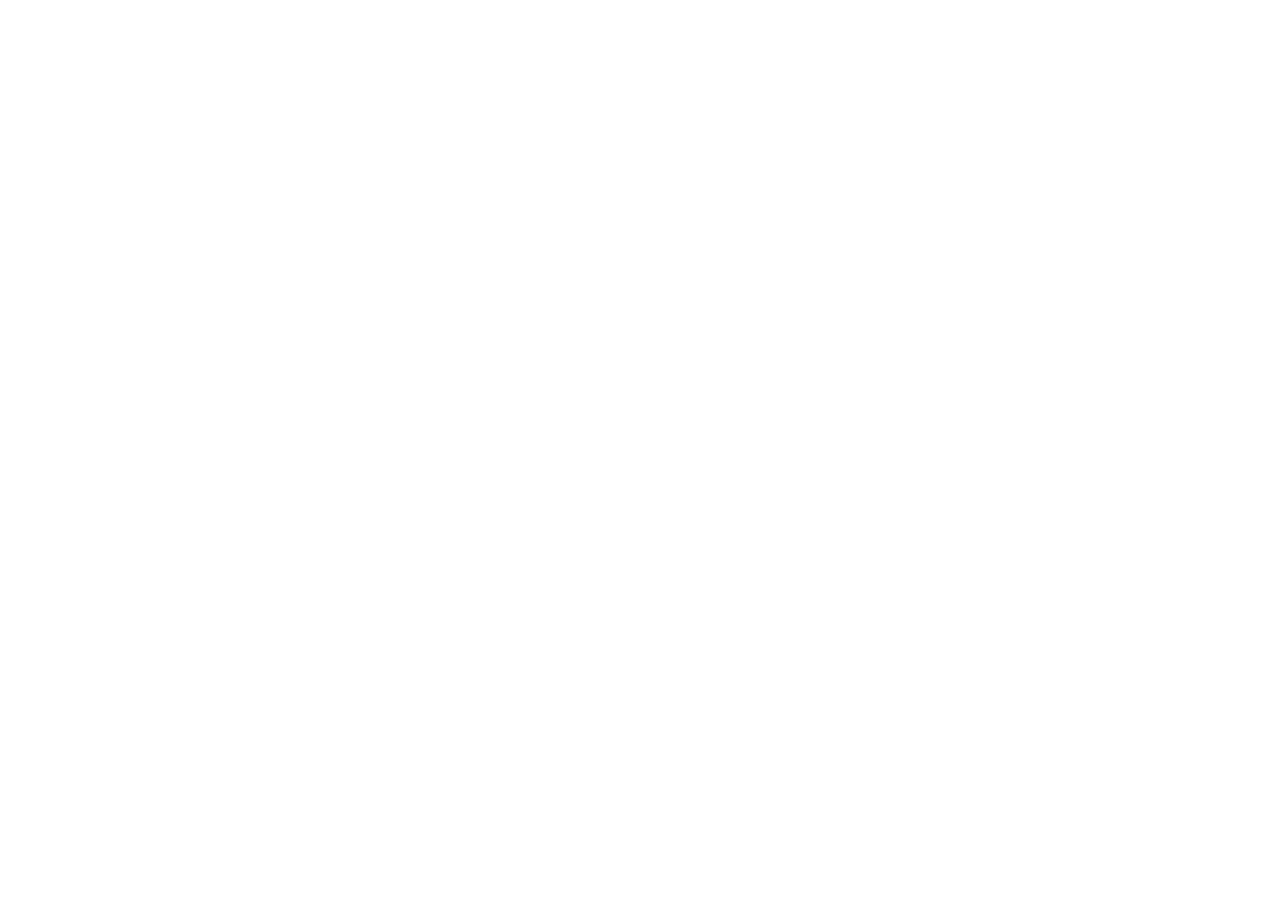
==== pages/homepage/index.html @ c4bb0779 "first commit" ====
<!DOCTYPE html>
<html lang="en">
<head>
    <meta charset="UTF-8">
    <meta name="viewport" content="width=device-width, initial-scale=1.0">
    <title>Document</title>
</head>
<body>
    <header>

    </header>
    <main>
        <section>

        </section>
    </main>
    <footer>
        
    </footer>
</body>
</html>
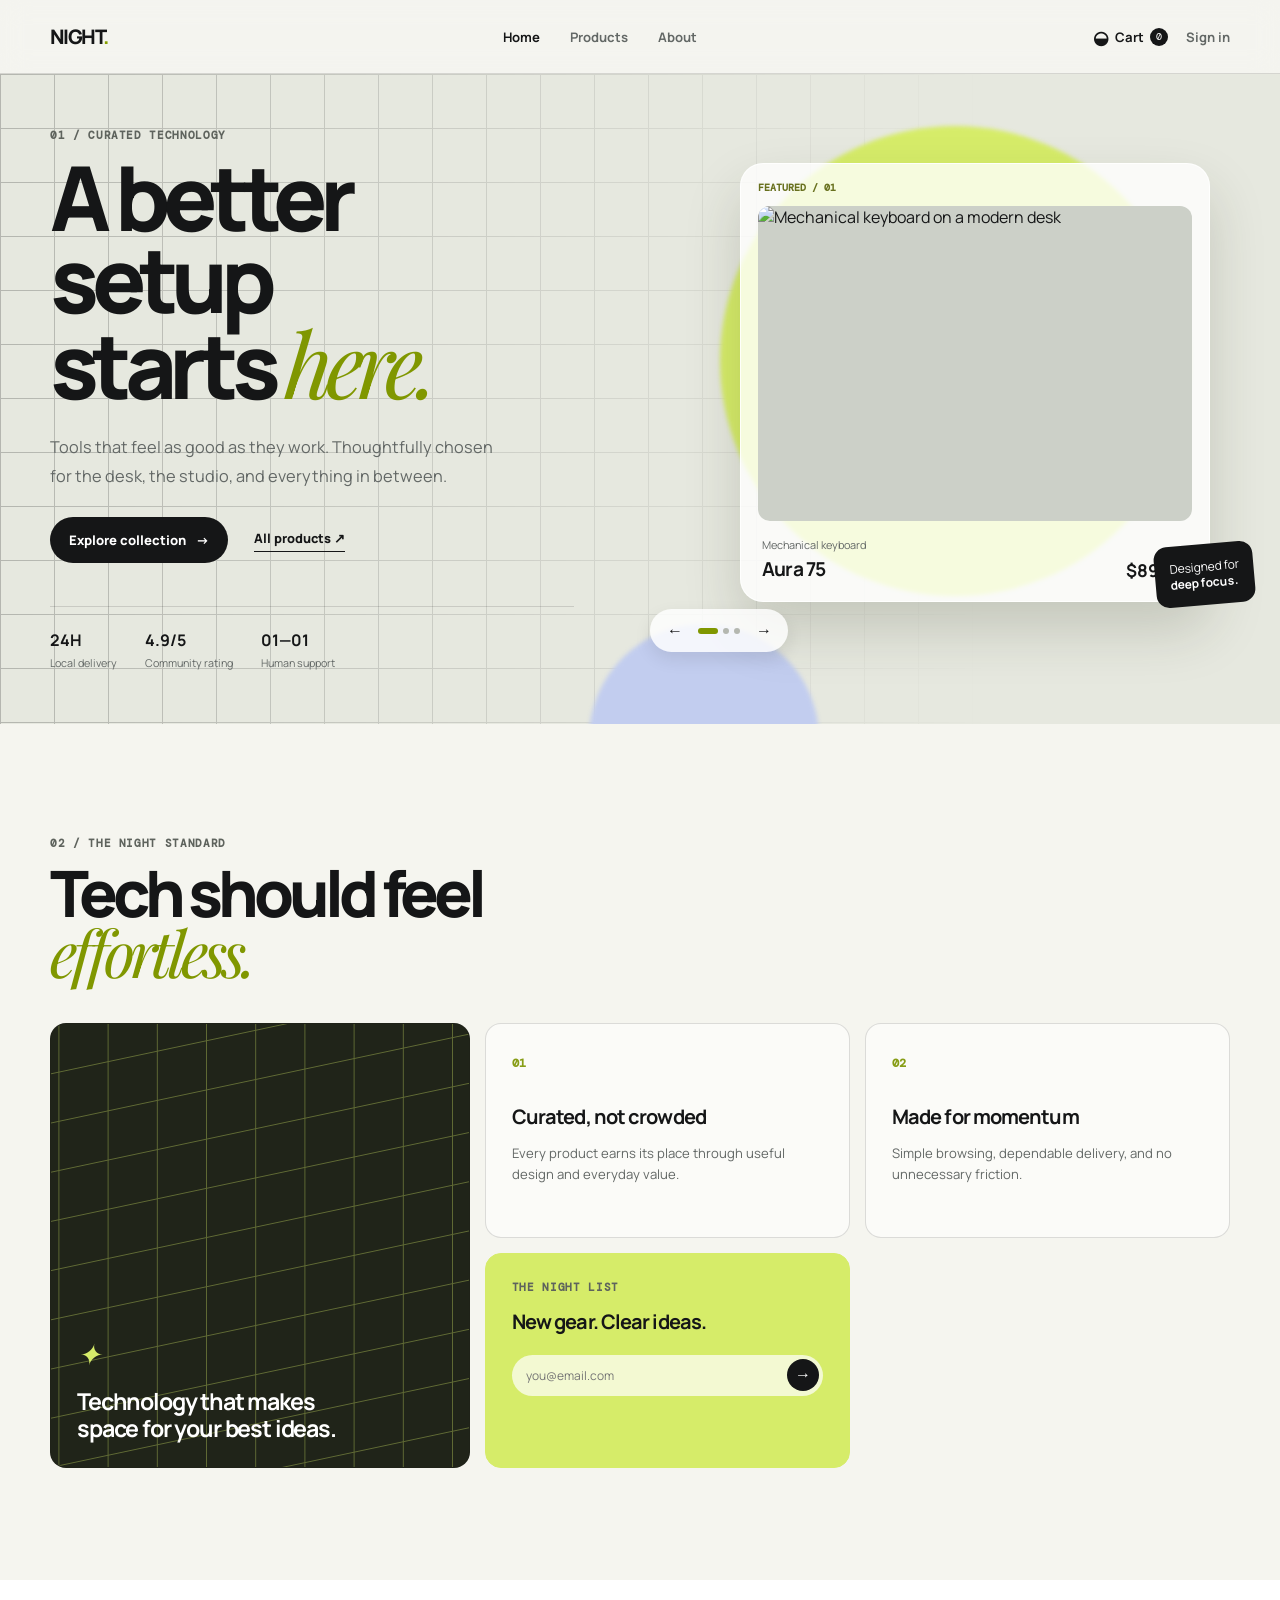
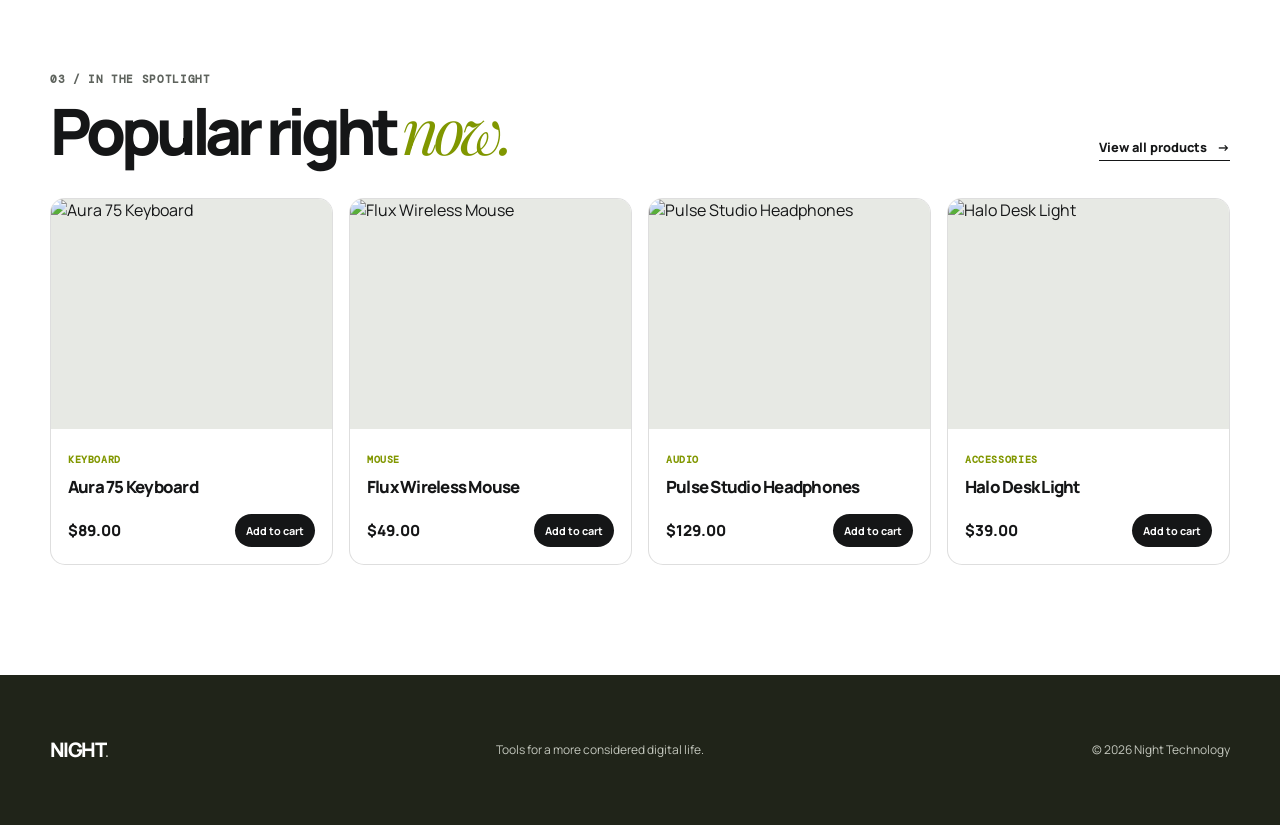
==== commit 2b0f21f8: "push" ====
--- a/pages/homepage/index.html
+++ b/pages/homepage/index.html
@@ -1,21 +1,86 @@
-<!DOCTYPE html>
+<!doctype html>
 <html lang="en">
 <head>
     <meta charset="UTF-8">
     <meta name="viewport" content="width=device-width, initial-scale=1.0">
-    <title>Document</title>
+    <meta name="description" content="Night Technology — devices for a better setup.">
+    <title>Night Technology | Modern devices</title>
+    <link rel="preconnect" href="https://fonts.googleapis.com">
+    <link rel="preconnect" href="https://fonts.gstatic.com" crossorigin>
+    <link href="https://fonts.googleapis.com/css2?family=DM+Mono&family=Manrope:wght@400;500;600;700;800&family=Playfair+Display:ital@0;1&display=swap" rel="stylesheet">
+    <link rel="stylesheet" href="homepage.css">
 </head>
 <body>
-    <header>
+    <header class="site-header">
+        <a class="brand" href="./index.html">NIGHT<span>.</span></a>
+        <nav aria-label="Main navigation">
+            <a class="active" href="./index.html">Home</a>
+            <a href="../product/index.html">Products</a>
+            <a href="#about">About</a>
+        </nav>
+        <div class="header-actions">
+            <a class="cart-link" href="#featured" aria-label="Shopping cart">
+                <i class="icon">◒</i><span>Cart</span><b id="cartCount">0</b>
+            </a>
+            <a class="account-link" href="../login/index.html">Sign in</a>
+        </div>
+    </header>
 
-    </header>
     <main>
-        <section>
+        <section class="hero" aria-labelledby="hero-title">
+            <div class="hero-grid" aria-hidden="true"></div>
+            <div class="hero-glow glow-one" aria-hidden="true"></div>
+            <div class="hero-glow glow-two" aria-hidden="true"></div>
+            <div class="hero-content page-width">
+                <div class="hero-copy">
+                    <p class="eyebrow">01 / Curated technology</p>
+                    <h1 id="hero-title">A better setup<br>starts <em>here.</em></h1>
+                    <p class="hero-text">Tools that feel as good as they work. Thoughtfully chosen for the desk, the studio, and everything in between.</p>
+                    <div class="hero-buttons">
+                        <a class="button button-dark" href="#featured">Explore collection <span>→</span></a>
+                        <a class="text-button" href="../product/index.html">All products <span>↗</span></a>
+                    </div>
+                    <div class="hero-stats">
+                        <div><strong>24H</strong><span>Local delivery</span></div>
+                        <div><strong>4.9/5</strong><span>Community rating</span></div>
+                        <div><strong>01—01</strong><span>Human support</span></div>
+                    </div>
+                </div>
+                    <div class="hero-product" id="heroCarousel" aria-roledescription="carousel" aria-label="Featured products">
+                        <div class="hero-card">
+                        <p class="card-index" id="heroIndex">Featured / 01</p>
+                        <div class="hero-image-frame"><img id="heroImage" src="https://images.unsplash.com/photo-1587829741301-dc798b83add3?auto=format&fit=crop&w=1100&q=90" alt="Mechanical keyboard on a modern desk"></div>
+                        <div class="hero-card-bottom"><div><span id="heroCategory">Mechanical keyboard</span><strong id="heroName">Aura 75</strong></div><b id="heroPrice">$89.00</b></div>
+                        </div>
+                    <div class="card-note" id="heroNote">Designed for<br><strong>deep focus.</strong></div>
+                    <div class="carousel-controls">
+                        <button class="carousel-arrow" id="previousSlide" type="button" aria-label="Previous featured product">←</button>
+                        <div class="carousel-dots" id="carouselDots" aria-label="Choose featured product"></div>
+                        <button class="carousel-arrow" id="nextSlide" type="button" aria-label="Next featured product">→</button>
+                    </div>
+                    </div>
+            </div>
+        </section>
 
+        <section class="promise page-width" id="about" aria-labelledby="promise-title">
+            <div class="section-title"><p class="eyebrow">02 / The Night standard</p><h2 id="promise-title">Tech should feel<br><em>effortless.</em></h2></div>
+            <div class="promise-grid">
+                <article class="statement-card"><div class="statement-lines" aria-hidden="true"></div><i>✦</i><p>Technology that makes space for your best ideas.</p></article>
+                <article class="benefit-card"><span class="benefit-number">01</span><h3>Curated, not crowded</h3><p>Every product earns its place through useful design and everyday value.</p></article>
+                <article class="benefit-card"><span class="benefit-number">02</span><h3>Made for momentum</h3><p>Simple browsing, dependable delivery, and no unnecessary friction.</p></article>
+                <article class="mail-card"><p class="eyebrow">The Night list</p><h3>New gear. Clear ideas.</h3><form id="newsletterForm" novalidate><label class="sr-only" for="email">Email address</label><input id="email" type="email" placeholder="you@email.com" required><button type="submit" aria-label="Subscribe">→</button></form><p class="form-message" id="formMessage" aria-live="polite"></p></article>
+            </div>
+        </section>
+
+        <section class="products-section" id="featured" aria-labelledby="products-title">
+            <div class="page-width">
+                <div class="products-header"><div class="section-title"><p class="eyebrow">03 / In the spotlight</p><h2 id="products-title">Popular right <em>now.</em></h2></div><a class="view-all" href="../product/index.html">View all products <span>→</span></a></div>
+                <div class="product-grid" id="productGrid" aria-live="polite"></div>
+            </div>
         </section>
     </main>
-    <footer>
-        
-    </footer>
+
+    <footer class="site-footer"><div class="page-width footer-content"><a class="brand" href="./index.html">NIGHT<span>.</span></a><p>Tools for a more considered digital life.</p><span>© 2026 Night Technology</span></div></footer>
+    <script src="homepage.js"></script>
 </body>
-</html>+</html>
--- a/pages/homepage/homepage.css
+++ b/pages/homepage/homepage.css
@@ -0,0 +1,17 @@
+:root { --ink:#151617; --muted:#636866; --paper:#f5f5ef; --lime:#d6ec69; --line:rgba(21,22,23,.14); --white:#fff; }
+* { box-sizing:border-box; } html { scroll-behavior:smooth; } body { margin:0; background:var(--paper); color:var(--ink); font-family:Manrope,Arial,sans-serif; } a { color:inherit; text-decoration:none; }.page-width { width:min(1180px, calc(100% - 48px)); margin:auto; }.site-header { height:74px; padding:0 max(24px, calc((100vw - 1180px)/2)); display:flex; align-items:center; justify-content:space-between; background:rgba(245,245,239,.82); border-bottom:1px solid var(--line); backdrop-filter:blur(14px); position:sticky; top:0; z-index:10; }.brand { font-size:1.25rem; font-weight:800; letter-spacing:-.08em; }.brand span { color:#87a000; }nav { display:flex; gap:30px; }nav a,.account-link,.cart-link { color:var(--muted); font-size:.82rem; font-weight:700; }nav a.active { color:var(--ink); }.header-actions { display:flex; align-items:center; gap:18px; }.cart-link { color:var(--ink); display:flex; align-items:center; gap:6px; }.cart-link b { background:var(--ink); color:#fff; border-radius:50%; font:10px 'DM Mono',monospace; width:18px; height:18px; display:grid; place-items:center; }.icon { font-style:normal; font-size:1.15rem; }.hero { min-height:650px; position:relative; overflow:hidden; background:#e6e8df; isolation:isolate; }.hero-grid { position:absolute; inset:0; opacity:.23; background-image:linear-gradient(var(--ink) 1px,transparent 1px),linear-gradient(90deg,var(--ink) 1px,transparent 1px); background-size:54px 54px; mask-image:linear-gradient(90deg,black,transparent 78%); z-index:-2; }.hero-glow { position:absolute; border-radius:50%; filter:blur(2px); z-index:-1; }.glow-one { width:470px; height:470px; right:7%; top:8%; background:var(--lime); }.glow-two { width:230px; height:230px; right:36%; bottom:-20%; background:#c2cdef; }.hero-content { min-height:650px; display:grid; grid-template-columns:.95fr 1.05fr; align-items:center; gap:76px; }.eyebrow { margin:0 0 14px; color:#5e635d; font-family:'DM Mono',monospace; font-size:.67rem; font-weight:700; letter-spacing:.06em; text-transform:uppercase; }.hero h1,.section-title h2 { margin:0; font-weight:800; letter-spacing:-.08em; line-height:.92; }.hero h1 { font-size:clamp(3.7rem,7vw,6.5rem); }.hero h1 em,.section-title em { color:#809700; font-family:'Playfair Display',Georgia,serif; font-weight:400; }.hero-text { max-width:465px; color:var(--muted); font-size:1.02rem; line-height:1.75; margin:27px 0; }.hero-buttons { display:flex; align-items:center; gap:26px; }.button { padding:14px 19px; border-radius:999px; font-size:.82rem; font-weight:800; }.button-dark { background:var(--ink); color:#fff; }.button span,.view-all span { margin-left:7px; }.text-button,.view-all { font-size:.8rem; font-weight:800; border-bottom:1px solid var(--ink); padding-bottom:4px; }.hero-stats { border-top:1px solid var(--line); display:flex; gap:28px; margin-top:43px; padding-top:22px; }.hero-stats div { display:grid; gap:5px; }.hero-stats strong { font-size:1rem; }.hero-stats span { color:var(--muted); font-size:.67rem; }.hero-product { position:relative; padding:25px 20px 20px 0; }.hero-card { position:relative; max-width:470px; margin-left:auto; padding:17px; background:rgba(255,255,255,.78); border:1px solid rgba(255,255,255,.85); border-radius:23px; box-shadow:0 28px 55px rgba(43,50,30,.18); }.card-index { margin:0 0 12px; color:#68701e; font:700 .65rem 'DM Mono',monospace; text-transform:uppercase; }.hero-image-frame { height:315px; overflow:hidden; background:#ccd0c8; border-radius:12px; }.hero-image-frame img { width:100%; height:100%; object-fit:cover; }.hero-card-bottom { display:flex; justify-content:space-between; align-items:end; padding:16px 4px 2px; }.hero-card-bottom div { display:grid; gap:4px; }.hero-card-bottom span { color:var(--muted); font-size:.68rem; }.hero-card-bottom strong { font-size:1.2rem; letter-spacing:-.04em; }.hero-card-bottom>b { font-size:1.1rem; }.card-note { position:absolute; right:-24px; bottom:18px; background:var(--ink); color:#fff; padding:15px; border-radius:13px; font-size:.75rem; line-height:1.3; transform:rotate(-5deg); }.promise { padding:112px 0; }.section-title h2 { font-size:clamp(2.8rem,5vw,4.5rem); }.promise-grid { margin-top:39px; display:grid; grid-template-columns:1.15fr 1fr 1fr; grid-template-rows:215px 215px; gap:15px; }.statement-card,.benefit-card,.mail-card { overflow:hidden; border:1px solid var(--line); border-radius:16px; padding:26px; position:relative; }.statement-card { grid-row:span 2; display:flex; flex-direction:column; justify-content:end; color:#fff; background:#202419; }.statement-card i { color:var(--lime); font-size:1.8rem; position:relative; }.statement-card p { max-width:260px; margin:14px 0 0; font-size:1.45rem; font-weight:700; line-height:1.13; letter-spacing:-.05em; position:relative; }.statement-lines { position:absolute; inset:0; opacity:.35; background-image:linear-gradient(var(--lime) 1px,transparent 1px),linear-gradient(90deg,var(--lime) 1px,transparent 1px); background-size:41px 41px; transform:skewY(-12deg) scale(1.2); }.benefit-card { background:#fbfbf8; }.benefit-number { color:#879d16; font:700 .72rem 'DM Mono',monospace; }.benefit-card h3,.mail-card h3 { margin:31px 0 8px; font-size:1.25rem; letter-spacing:-.045em; }.benefit-card p { color:var(--muted); font-size:.82rem; line-height:1.6; }.mail-card { background:var(--lime); border-color:var(--lime); }.mail-card h3 { margin:7px 0 20px; }.mail-card form { display:flex; padding:4px; background:rgba(255,255,255,.7); border-radius:999px; }.mail-card input { min-width:0; flex:1; border:0; outline:0; background:transparent; padding:8px 10px; font: .75rem Manrope,sans-serif; }.mail-card button { border:0; width:32px; height:32px; border-radius:50%; background:var(--ink); color:#fff; font-size:1rem; }.form-message { min-height:16px; margin:7px 0 0; font-size:.7rem; }.products-section { padding:92px 0 110px; background:#fff; }.products-header { display:flex; justify-content:space-between; align-items:end; margin-bottom:37px; }.product-grid { display:grid; grid-template-columns:repeat(4,1fr); gap:16px; }.product-card { overflow:hidden; border:1px solid var(--line); border-radius:15px; background:#fff; transition:transform .22s,box-shadow .22s; }.product-card:hover { transform:translateY(-6px); box-shadow:0 17px 32px rgba(0,0,0,.1); }.product-image { display:block; height:230px; overflow:hidden; background:#e7e9e4; }.product-image img { width:100%; height:100%; object-fit:cover; transition:transform .35s; }.product-card:hover img { transform:scale(1.05); }.product-info { padding:17px; }.product-category { color:#819700; font:700 .65rem 'DM Mono',monospace; letter-spacing:.06em; text-transform:uppercase; }.product-name { overflow:hidden; margin:7px 0 16px; font-size:1.05rem; font-weight:800; letter-spacing:-.045em; text-overflow:ellipsis; white-space:nowrap; }.product-bottom { display:flex; align-items:center; justify-content:space-between; gap:8px; }.product-price { font-size:.95rem; font-weight:800; }.add-button { border:0; border-radius:999px; padding:9px 11px; color:#fff; background:var(--ink); cursor:pointer; font:700 .68rem Manrope,sans-serif; white-space:nowrap; }.add-button:disabled { opacity:.7; }.site-footer { background:#202419; color:#fff; }.footer-content { min-height:150px; display:flex; align-items:center; justify-content:space-between; gap:25px; }.footer-content p,.footer-content span { color:#c3c7bd; font-size:.75rem; }.sr-only { position:absolute; width:1px; height:1px; overflow:hidden; clip:rect(0,0,0,0); }
+@media (max-width:850px) { .site-header nav { display:none; }.hero-content { grid-template-columns:1fr; gap:24px; padding:68px 0; }.hero { min-height:auto; }.hero-copy { text-align:center; }.hero-text { margin-left:auto; margin-right:auto; }.hero-buttons,.hero-stats { justify-content:center; }.hero-product { max-width:520px; margin:auto; width:100%; }.promise-grid { grid-template-columns:1fr 1fr; grid-template-rows:auto; }.statement-card { grid-row:auto; min-height:250px; }.mail-card { grid-column:span 2; }.product-grid { grid-template-columns:repeat(2,1fr); } }
+@media (max-width:520px) { .page-width { width:min(100% - 32px,1180px); }.site-header { height:64px; padding:0 16px; }.account-link { display:none; }.hero h1 { font-size:3.65rem; }.hero-stats { gap:15px; }.hero-stats span { font-size:.6rem; }.hero-image-frame { height:250px; }.card-note { right:-5px; }.promise { padding:75px 0; }.promise-grid,.product-grid { grid-template-columns:1fr; }.mail-card { grid-column:auto; }.products-section { padding:74px 0; }.products-header { align-items:start; flex-direction:column; gap:20px; }.product-image { height:260px; }.footer-content { min-height:130px; flex-direction:column; align-items:start; justify-content:center; gap:8px; } }
+
+/* Hero carousel */
+.hero-product { padding-bottom:58px; }
+.hero-card { transition:opacity .28s ease, transform .28s ease; }
+.hero-card.is-changing { opacity:0; transform:translateY(8px); }
+.card-note { bottom:55px; }
+.carousel-controls { position:absolute; bottom:8px; left:0; display:flex; align-items:center; gap:9px; padding:7px 10px; border-radius:999px; background:rgba(255,255,255,.82); box-shadow:0 7px 18px rgba(0,0,0,.09); }
+.carousel-arrow { width:29px; height:29px; padding:0; border:0; border-radius:50%; background:transparent; color:var(--ink); cursor:pointer; font-size:1rem; }
+.carousel-arrow:hover { color:#fff; background:var(--ink); }
+.carousel-dots { display:flex; gap:5px; }
+.carousel-dot { width:6px; height:6px; padding:0; border:0; border-radius:99px; background:#b4b7b0; cursor:pointer; transition:width .2s, background .2s; }
+.carousel-dot.active { width:20px; background:#809700; }
+@media (max-width:520px) { .carousel-controls { left:50%; transform:translateX(-50%); }.card-note { bottom:54px; } }
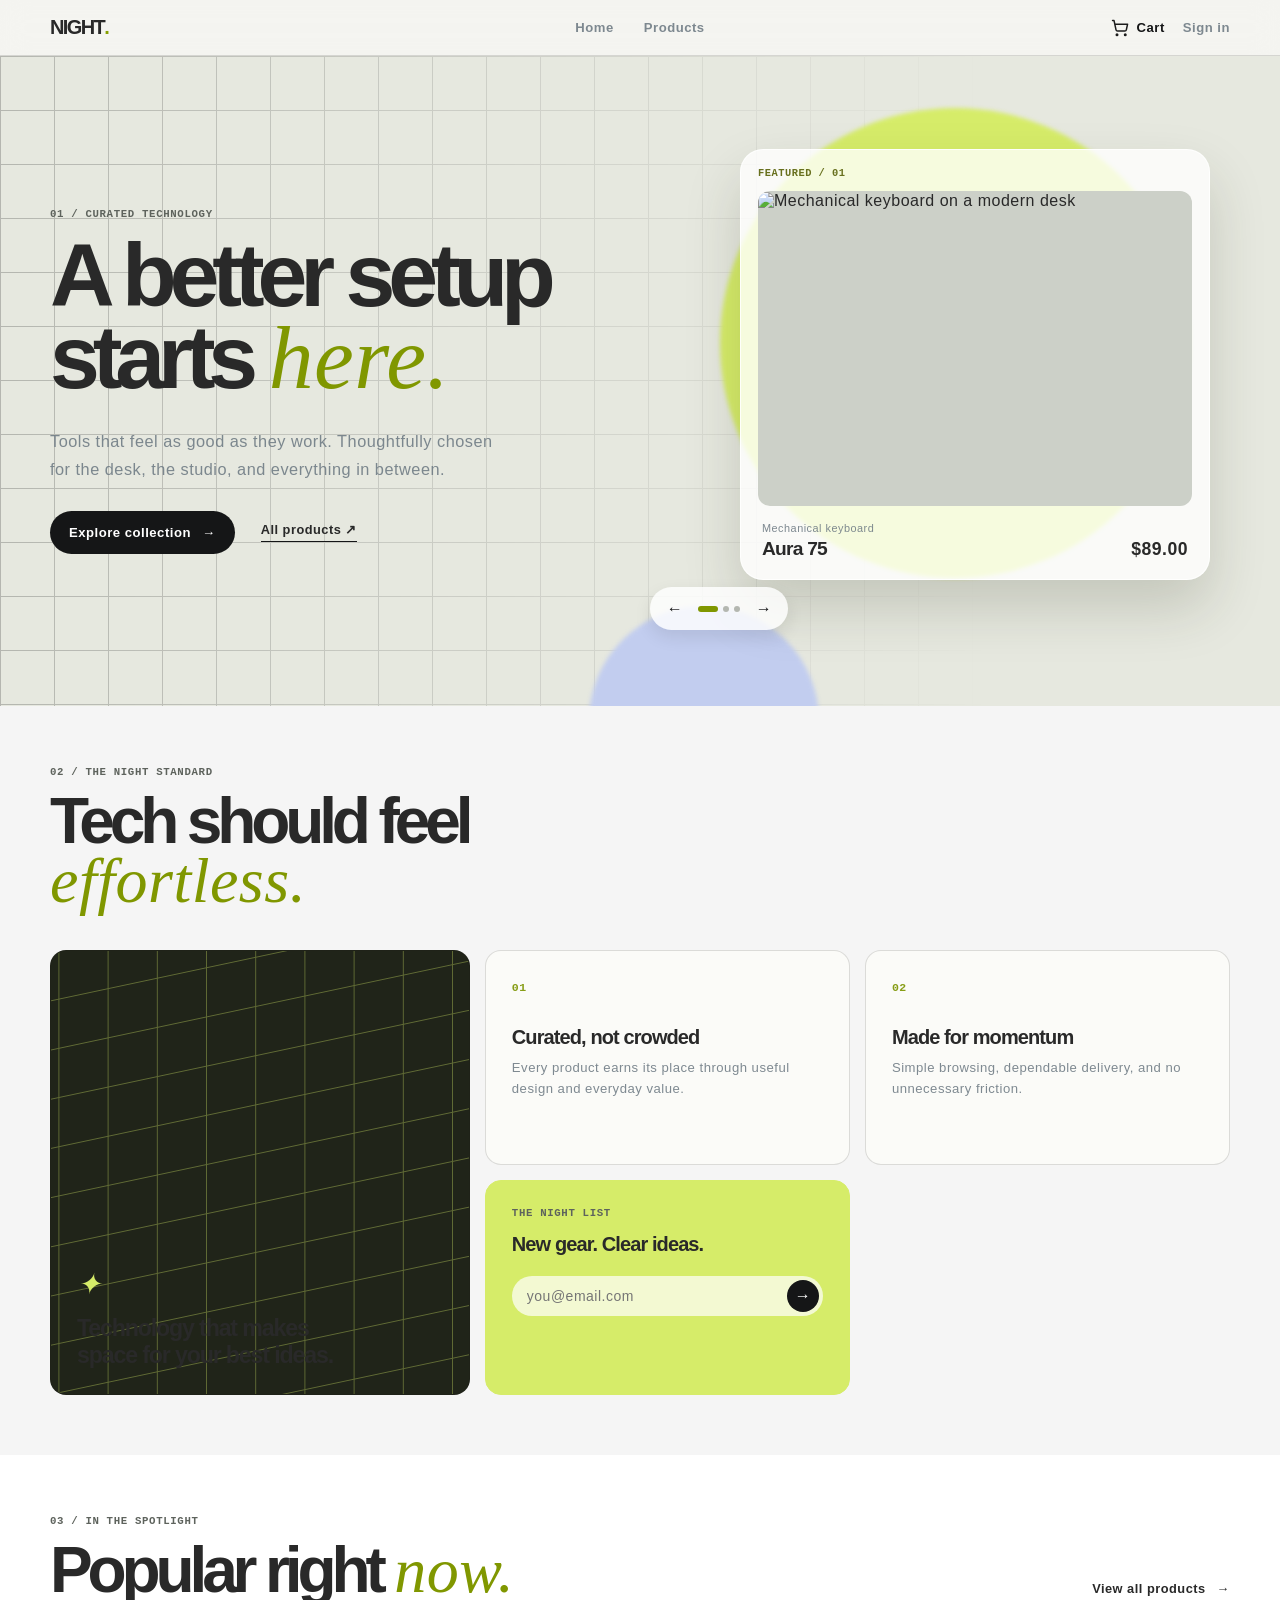
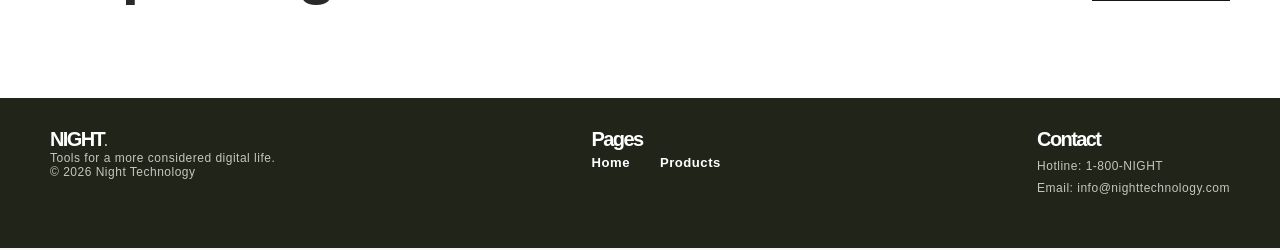
==== commit b24af926: "final commit" ====
--- a/pages/homepage/index.html
+++ b/pages/homepage/index.html
@@ -1,5 +1,6 @@
 <!doctype html>
 <html lang="en">
+
 <head>
     <meta charset="UTF-8">
     <meta name="viewport" content="width=device-width, initial-scale=1.0">
@@ -7,25 +8,16 @@
     <title>Night Technology | Modern devices</title>
     <link rel="preconnect" href="https://fonts.googleapis.com">
     <link rel="preconnect" href="https://fonts.gstatic.com" crossorigin>
-    <link href="https://fonts.googleapis.com/css2?family=DM+Mono&family=Manrope:wght@400;500;600;700;800&family=Playfair+Display:ital@0;1&display=swap" rel="stylesheet">
     <link rel="stylesheet" href="homepage.css">
+    <link rel="stylesheet" href="/shared/css/utils.css">
+    <link rel="stylesheet" href="/shared/css/layout.css">
+    <link rel="stylesheet" href="/shared/css/icon.css">
+    <link rel="stylesheet" href="/shared/css/modal.css">
 </head>
+
 <body>
-    <header class="site-header">
-        <a class="brand" href="./index.html">NIGHT<span>.</span></a>
-        <nav aria-label="Main navigation">
-            <a class="active" href="./index.html">Home</a>
-            <a href="../product/index.html">Products</a>
-            <a href="#about">About</a>
-        </nav>
-        <div class="header-actions">
-            <a class="cart-link" href="#featured" aria-label="Shopping cart">
-                <i class="icon">◒</i><span>Cart</span><b id="cartCount">0</b>
-            </a>
-            <a class="account-link" href="../login/index.html">Sign in</a>
-        </div>
+    <header>
     </header>
-
     <main>
         <section class="hero" aria-labelledby="hero-title">
             <div class="hero-grid" aria-hidden="true"></div>
@@ -40,47 +32,92 @@
                         <a class="button button-dark" href="#featured">Explore collection <span>→</span></a>
                         <a class="text-button" href="../product/index.html">All products <span>↗</span></a>
                     </div>
-                    <div class="hero-stats">
-                        <div><strong>24H</strong><span>Local delivery</span></div>
-                        <div><strong>4.9/5</strong><span>Community rating</span></div>
-                        <div><strong>01—01</strong><span>Human support</span></div>
-                    </div>
                 </div>
-                    <div class="hero-product" id="heroCarousel" aria-roledescription="carousel" aria-label="Featured products">
-                        <div class="hero-card">
+                <div class="hero-product" id="heroCarousel" aria-roledescription="carousel" aria-label="Featured products">
+                    <div class="hero-card">
                         <p class="card-index" id="heroIndex">Featured / 01</p>
                         <div class="hero-image-frame"><img id="heroImage" src="https://images.unsplash.com/photo-1587829741301-dc798b83add3?auto=format&fit=crop&w=1100&q=90" alt="Mechanical keyboard on a modern desk"></div>
-                        <div class="hero-card-bottom"><div><span id="heroCategory">Mechanical keyboard</span><strong id="heroName">Aura 75</strong></div><b id="heroPrice">$89.00</b></div>
-                        </div>
-                    <div class="card-note" id="heroNote">Designed for<br><strong>deep focus.</strong></div>
+                        <div class="hero-card-bottom">
+                            <div><span id="heroCategory">Mechanical keyboard</span><strong id="heroName">Aura 75</strong></div><b id="heroPrice">$89.00</b></div>
+                    </div>
                     <div class="carousel-controls">
                         <button class="carousel-arrow" id="previousSlide" type="button" aria-label="Previous featured product">←</button>
                         <div class="carousel-dots" id="carouselDots" aria-label="Choose featured product"></div>
                         <button class="carousel-arrow" id="nextSlide" type="button" aria-label="Next featured product">→</button>
                     </div>
-                    </div>
+                </div>
             </div>
         </section>
 
         <section class="promise page-width" id="about" aria-labelledby="promise-title">
-            <div class="section-title"><p class="eyebrow">02 / The Night standard</p><h2 id="promise-title">Tech should feel<br><em>effortless.</em></h2></div>
+            <div class="section-title">
+                <p class="eyebrow">02 / The Night standard</p>
+                <h2 id="promise-title">Tech should feel<br><em>effortless.</em></h2></div>
             <div class="promise-grid">
-                <article class="statement-card"><div class="statement-lines" aria-hidden="true"></div><i>✦</i><p>Technology that makes space for your best ideas.</p></article>
-                <article class="benefit-card"><span class="benefit-number">01</span><h3>Curated, not crowded</h3><p>Every product earns its place through useful design and everyday value.</p></article>
-                <article class="benefit-card"><span class="benefit-number">02</span><h3>Made for momentum</h3><p>Simple browsing, dependable delivery, and no unnecessary friction.</p></article>
-                <article class="mail-card"><p class="eyebrow">The Night list</p><h3>New gear. Clear ideas.</h3><form id="newsletterForm" novalidate><label class="sr-only" for="email">Email address</label><input id="email" type="email" placeholder="you@email.com" required><button type="submit" aria-label="Subscribe">→</button></form><p class="form-message" id="formMessage" aria-live="polite"></p></article>
+                <article class="statement-card">
+                    <div class="statement-lines" aria-hidden="true"></div><i>✦</i>
+                    <p>Technology that makes space for your best ideas.</p>
+                </article>
+                <article class="benefit-card"><span class="benefit-number">01</span>
+                    <h3>Curated, not crowded</h3>
+                    <p>Every product earns its place through useful design and everyday value.</p>
+                </article>
+                <article class="benefit-card"><span class="benefit-number">02</span>
+                    <h3>Made for momentum</h3>
+                    <p>Simple browsing, dependable delivery, and no unnecessary friction.</p>
+                </article>
+                <article class="mail-card">
+                    <p class="eyebrow">The Night list</p>
+                    <h3>New gear. Clear ideas.</h3>
+                    <form id="newsletterForm" novalidate>
+                        <label class="sr-only" for="email">Email address</label>
+                        <input id="email" type="email" placeholder="you@email.com" required>
+                        <button type="submit" aria-label="Subscribe">→</button>
+                    </form>
+                    <p class="form-message" id="formMessage" aria-live="polite"></p>
+                </article>
             </div>
         </section>
 
         <section class="products-section" id="featured" aria-labelledby="products-title">
             <div class="page-width">
-                <div class="products-header"><div class="section-title"><p class="eyebrow">03 / In the spotlight</p><h2 id="products-title">Popular right <em>now.</em></h2></div><a class="view-all" href="../product/index.html">View all products <span>→</span></a></div>
+                <div class="products-header">
+                    <div class="section-title">
+                        <p class="eyebrow">03 / In the spotlight</p>
+                        <h2 id="products-title">Popular right <em>now.</em></h2></div><a class="view-all" href="../product/index.html">View all products <span>→</span></a></div>
                 <div class="product-grid" id="productGrid" aria-live="polite"></div>
             </div>
         </section>
     </main>
 
-    <footer class="site-footer"><div class="page-width footer-content"><a class="brand" href="./index.html">NIGHT<span>.</span></a><p>Tools for a more considered digital life.</p><span>© 2026 Night Technology</span></div></footer>
-    <script src="homepage.js"></script>
+    <footer class="site-footer d-flex flex-col gap-2 align-items-start" aria-labelledby="footer-title">
+        <div class="page-width footer-content gap-2 flex-wrap">
+            <div>            
+                <a class="brand" href="./index.html">NIGHT<span>.</span></a>
+                <p>Tools for a more considered digital life.</p>
+                <p>© 2026 Night Technology</p>
+            </div>
+            <div class="d-flex flex-col gap-1">
+                <div class="brand">Pages</div>
+                <nav aria-label="Footer navigation">
+                    <a class="text-white" href="./index.html">Home</a>
+                    <a class="text-white" href="../product/index.html">Products</a>
+                </nav>
+            </div>
+            <div class="d-flex flex-col gap-2">
+                <div class="brand">Contact</div>
+                <nav class="d-flex flex-col gap-2">
+                    <p>Hotline: 1-800-NIGHT</p>
+                    <p>Email: info@nighttechnology.com</p>
+                </nav>
+            </div>
+        </div>
+    </footer>
 </body>
-</html>
+<script src="/shared/js/layout.js"></script>
+<script src="/shared/js/product.js"></script>
+<script src="/shared/js/user.js"></script>
+<script src="/shared/js/cart.js"></script>
+<script src="homepage.js"></script>
+
+</html>
--- a/pages/homepage/homepage.css
+++ b/pages/homepage/homepage.css
@@ -1,17 +1,514 @@
-:root { --ink:#151617; --muted:#636866; --paper:#f5f5ef; --lime:#d6ec69; --line:rgba(21,22,23,.14); --white:#fff; }
-* { box-sizing:border-box; } html { scroll-behavior:smooth; } body { margin:0; background:var(--paper); color:var(--ink); font-family:Manrope,Arial,sans-serif; } a { color:inherit; text-decoration:none; }.page-width { width:min(1180px, calc(100% - 48px)); margin:auto; }.site-header { height:74px; padding:0 max(24px, calc((100vw - 1180px)/2)); display:flex; align-items:center; justify-content:space-between; background:rgba(245,245,239,.82); border-bottom:1px solid var(--line); backdrop-filter:blur(14px); position:sticky; top:0; z-index:10; }.brand { font-size:1.25rem; font-weight:800; letter-spacing:-.08em; }.brand span { color:#87a000; }nav { display:flex; gap:30px; }nav a,.account-link,.cart-link { color:var(--muted); font-size:.82rem; font-weight:700; }nav a.active { color:var(--ink); }.header-actions { display:flex; align-items:center; gap:18px; }.cart-link { color:var(--ink); display:flex; align-items:center; gap:6px; }.cart-link b { background:var(--ink); color:#fff; border-radius:50%; font:10px 'DM Mono',monospace; width:18px; height:18px; display:grid; place-items:center; }.icon { font-style:normal; font-size:1.15rem; }.hero { min-height:650px; position:relative; overflow:hidden; background:#e6e8df; isolation:isolate; }.hero-grid { position:absolute; inset:0; opacity:.23; background-image:linear-gradient(var(--ink) 1px,transparent 1px),linear-gradient(90deg,var(--ink) 1px,transparent 1px); background-size:54px 54px; mask-image:linear-gradient(90deg,black,transparent 78%); z-index:-2; }.hero-glow { position:absolute; border-radius:50%; filter:blur(2px); z-index:-1; }.glow-one { width:470px; height:470px; right:7%; top:8%; background:var(--lime); }.glow-two { width:230px; height:230px; right:36%; bottom:-20%; background:#c2cdef; }.hero-content { min-height:650px; display:grid; grid-template-columns:.95fr 1.05fr; align-items:center; gap:76px; }.eyebrow { margin:0 0 14px; color:#5e635d; font-family:'DM Mono',monospace; font-size:.67rem; font-weight:700; letter-spacing:.06em; text-transform:uppercase; }.hero h1,.section-title h2 { margin:0; font-weight:800; letter-spacing:-.08em; line-height:.92; }.hero h1 { font-size:clamp(3.7rem,7vw,6.5rem); }.hero h1 em,.section-title em { color:#809700; font-family:'Playfair Display',Georgia,serif; font-weight:400; }.hero-text { max-width:465px; color:var(--muted); font-size:1.02rem; line-height:1.75; margin:27px 0; }.hero-buttons { display:flex; align-items:center; gap:26px; }.button { padding:14px 19px; border-radius:999px; font-size:.82rem; font-weight:800; }.button-dark { background:var(--ink); color:#fff; }.button span,.view-all span { margin-left:7px; }.text-button,.view-all { font-size:.8rem; font-weight:800; border-bottom:1px solid var(--ink); padding-bottom:4px; }.hero-stats { border-top:1px solid var(--line); display:flex; gap:28px; margin-top:43px; padding-top:22px; }.hero-stats div { display:grid; gap:5px; }.hero-stats strong { font-size:1rem; }.hero-stats span { color:var(--muted); font-size:.67rem; }.hero-product { position:relative; padding:25px 20px 20px 0; }.hero-card { position:relative; max-width:470px; margin-left:auto; padding:17px; background:rgba(255,255,255,.78); border:1px solid rgba(255,255,255,.85); border-radius:23px; box-shadow:0 28px 55px rgba(43,50,30,.18); }.card-index { margin:0 0 12px; color:#68701e; font:700 .65rem 'DM Mono',monospace; text-transform:uppercase; }.hero-image-frame { height:315px; overflow:hidden; background:#ccd0c8; border-radius:12px; }.hero-image-frame img { width:100%; height:100%; object-fit:cover; }.hero-card-bottom { display:flex; justify-content:space-between; align-items:end; padding:16px 4px 2px; }.hero-card-bottom div { display:grid; gap:4px; }.hero-card-bottom span { color:var(--muted); font-size:.68rem; }.hero-card-bottom strong { font-size:1.2rem; letter-spacing:-.04em; }.hero-card-bottom>b { font-size:1.1rem; }.card-note { position:absolute; right:-24px; bottom:18px; background:var(--ink); color:#fff; padding:15px; border-radius:13px; font-size:.75rem; line-height:1.3; transform:rotate(-5deg); }.promise { padding:112px 0; }.section-title h2 { font-size:clamp(2.8rem,5vw,4.5rem); }.promise-grid { margin-top:39px; display:grid; grid-template-columns:1.15fr 1fr 1fr; grid-template-rows:215px 215px; gap:15px; }.statement-card,.benefit-card,.mail-card { overflow:hidden; border:1px solid var(--line); border-radius:16px; padding:26px; position:relative; }.statement-card { grid-row:span 2; display:flex; flex-direction:column; justify-content:end; color:#fff; background:#202419; }.statement-card i { color:var(--lime); font-size:1.8rem; position:relative; }.statement-card p { max-width:260px; margin:14px 0 0; font-size:1.45rem; font-weight:700; line-height:1.13; letter-spacing:-.05em; position:relative; }.statement-lines { position:absolute; inset:0; opacity:.35; background-image:linear-gradient(var(--lime) 1px,transparent 1px),linear-gradient(90deg,var(--lime) 1px,transparent 1px); background-size:41px 41px; transform:skewY(-12deg) scale(1.2); }.benefit-card { background:#fbfbf8; }.benefit-number { color:#879d16; font:700 .72rem 'DM Mono',monospace; }.benefit-card h3,.mail-card h3 { margin:31px 0 8px; font-size:1.25rem; letter-spacing:-.045em; }.benefit-card p { color:var(--muted); font-size:.82rem; line-height:1.6; }.mail-card { background:var(--lime); border-color:var(--lime); }.mail-card h3 { margin:7px 0 20px; }.mail-card form { display:flex; padding:4px; background:rgba(255,255,255,.7); border-radius:999px; }.mail-card input { min-width:0; flex:1; border:0; outline:0; background:transparent; padding:8px 10px; font: .75rem Manrope,sans-serif; }.mail-card button { border:0; width:32px; height:32px; border-radius:50%; background:var(--ink); color:#fff; font-size:1rem; }.form-message { min-height:16px; margin:7px 0 0; font-size:.7rem; }.products-section { padding:92px 0 110px; background:#fff; }.products-header { display:flex; justify-content:space-between; align-items:end; margin-bottom:37px; }.product-grid { display:grid; grid-template-columns:repeat(4,1fr); gap:16px; }.product-card { overflow:hidden; border:1px solid var(--line); border-radius:15px; background:#fff; transition:transform .22s,box-shadow .22s; }.product-card:hover { transform:translateY(-6px); box-shadow:0 17px 32px rgba(0,0,0,.1); }.product-image { display:block; height:230px; overflow:hidden; background:#e7e9e4; }.product-image img { width:100%; height:100%; object-fit:cover; transition:transform .35s; }.product-card:hover img { transform:scale(1.05); }.product-info { padding:17px; }.product-category { color:#819700; font:700 .65rem 'DM Mono',monospace; letter-spacing:.06em; text-transform:uppercase; }.product-name { overflow:hidden; margin:7px 0 16px; font-size:1.05rem; font-weight:800; letter-spacing:-.045em; text-overflow:ellipsis; white-space:nowrap; }.product-bottom { display:flex; align-items:center; justify-content:space-between; gap:8px; }.product-price { font-size:.95rem; font-weight:800; }.add-button { border:0; border-radius:999px; padding:9px 11px; color:#fff; background:var(--ink); cursor:pointer; font:700 .68rem Manrope,sans-serif; white-space:nowrap; }.add-button:disabled { opacity:.7; }.site-footer { background:#202419; color:#fff; }.footer-content { min-height:150px; display:flex; align-items:center; justify-content:space-between; gap:25px; }.footer-content p,.footer-content span { color:#c3c7bd; font-size:.75rem; }.sr-only { position:absolute; width:1px; height:1px; overflow:hidden; clip:rect(0,0,0,0); }
-@media (max-width:850px) { .site-header nav { display:none; }.hero-content { grid-template-columns:1fr; gap:24px; padding:68px 0; }.hero { min-height:auto; }.hero-copy { text-align:center; }.hero-text { margin-left:auto; margin-right:auto; }.hero-buttons,.hero-stats { justify-content:center; }.hero-product { max-width:520px; margin:auto; width:100%; }.promise-grid { grid-template-columns:1fr 1fr; grid-template-rows:auto; }.statement-card { grid-row:auto; min-height:250px; }.mail-card { grid-column:span 2; }.product-grid { grid-template-columns:repeat(2,1fr); } }
-@media (max-width:520px) { .page-width { width:min(100% - 32px,1180px); }.site-header { height:64px; padding:0 16px; }.account-link { display:none; }.hero h1 { font-size:3.65rem; }.hero-stats { gap:15px; }.hero-stats span { font-size:.6rem; }.hero-image-frame { height:250px; }.card-note { right:-5px; }.promise { padding:75px 0; }.promise-grid,.product-grid { grid-template-columns:1fr; }.mail-card { grid-column:auto; }.products-section { padding:74px 0; }.products-header { align-items:start; flex-direction:column; gap:20px; }.product-image { height:260px; }.footer-content { min-height:130px; flex-direction:column; align-items:start; justify-content:center; gap:8px; } }
 
-/* Hero carousel */
-.hero-product { padding-bottom:58px; }
-.hero-card { transition:opacity .28s ease, transform .28s ease; }
-.hero-card.is-changing { opacity:0; transform:translateY(8px); }
-.card-note { bottom:55px; }
-.carousel-controls { position:absolute; bottom:8px; left:0; display:flex; align-items:center; gap:9px; padding:7px 10px; border-radius:999px; background:rgba(255,255,255,.82); box-shadow:0 7px 18px rgba(0,0,0,.09); }
-.carousel-arrow { width:29px; height:29px; padding:0; border:0; border-radius:50%; background:transparent; color:var(--ink); cursor:pointer; font-size:1rem; }
-.carousel-arrow:hover { color:#fff; background:var(--ink); }
-.carousel-dots { display:flex; gap:5px; }
-.carousel-dot { width:6px; height:6px; padding:0; border:0; border-radius:99px; background:#b4b7b0; cursor:pointer; transition:width .2s, background .2s; }
-.carousel-dot.active { width:20px; background:#809700; }
-@media (max-width:520px) { .carousel-controls { left:50%; transform:translateX(-50%); }.card-note { bottom:54px; } }
+a {
+    color: inherit;
+    text-decoration: none;
+}
+.site-header {
+    height: 56px;
+    padding: 0 max(24px, calc((100vw - 1180px) / 2));
+    display: flex;
+    align-items: center;
+    justify-content: space-between;
+    background: rgba(245, 245, 239, 0.82);
+    border-bottom: 1px solid var(--color-line);
+    backdrop-filter: blur(14px);
+    position: sticky;
+    top: 0;
+    z-index: 10;
+}
+.brand {
+    font-size: 1.25rem;
+    font-weight: 800;
+    letter-spacing: -0.08em;
+}
+.brand span {
+    color: #87a000;
+}
+nav {
+    display: flex;
+    gap: 30px;
+}
+nav a,
+.account-link,
+.cart-link {
+    color: var(--color-muted);
+    font-size: 0.82rem;
+    font-weight: 700;
+}
+nav a.active {
+    color: var(--color-ink);
+}
+.header-actions {
+    display: flex;
+    align-items: center;
+    gap: 18px;
+}
+.cart-link {
+    color: var(--color-ink);
+    display: flex;
+    align-items: center;
+    gap: 6px;
+}
+.cart-link b {
+    background: var(--color-ink);
+    color: #fff;
+    border-radius: 50%;
+    font: 10px "DM Mono", monospace;
+    width: 18px;
+    height: 18px;
+    display: grid;
+    place-items: center;
+}
+.icon {
+    font-style: normal;
+    font-size: 1.15rem;
+}
+.hero {
+    min-height: 650px;
+    position: relative;
+    overflow: hidden;
+    background: #e6e8df;
+    isolation: isolate;
+    padding: 0px 0;
+}
+.hero-grid {
+    position: absolute;
+    inset: 0;
+    opacity: 0.23;
+    background-image: linear-gradient(var(--color-ink) 1px, transparent 1px),
+        linear-gradient(90deg, var(--color-ink) 1px, transparent 1px);
+    background-size: 54px 54px;
+    mask-image: linear-gradient(90deg, black, transparent 78%);
+    z-index: -2;
+}
+.hero-glow {
+    position: absolute;
+    border-radius: 50%;
+    filter: blur(2px);
+    z-index: -1;
+}
+.glow-one {
+    width: 470px;
+    height: 470px;
+    right: 7%;
+    top: 8%;
+    background: var(--color-lime);
+}
+.glow-two {
+    width: 230px;
+    height: 230px;
+    right: 36%;
+    bottom: -20%;
+    background: #c2cdef;
+}
+.hero-content {
+    min-height: 650px;
+    display: grid;
+    grid-template-columns: 0.95fr 1.05fr;
+    align-items: center;
+    gap: 76px;
+}
+.hero h1,
+.section-title h2 {
+    margin: 0;
+    font-weight: 800;
+    letter-spacing: -0.08em;
+    line-height: 0.92;
+}
+.hero h1 {
+    font-size: clamp(3.7rem, 7vw, 6.5rem);
+}
+.hero h1 em,
+.section-title em {
+    color: #809700;
+    font-family: "Playfair Display", Georgia, serif;
+    font-weight: 400;
+}
+.hero-text {
+    max-width: 465px;
+    color: var(--color-muted);
+    font-size: 1.02rem;
+    line-height: 1.75;
+    margin: 27px 0;
+}
+.hero-buttons {
+    display: flex;
+    align-items: center;
+    gap: 26px;
+}
+.button {
+    padding: 14px 19px;
+    border-radius: 999px;
+    font-size: 0.82rem;
+    font-weight: 800;
+}
+.button-dark {
+    background: var(--color-ink);
+    color: #fff;
+}
+.button span,
+.view-all span {
+    margin-left: 7px;
+}
+.text-button,
+.view-all {
+    font-size: 0.8rem;
+    font-weight: 800;
+    border-bottom: 1px solid var(--color-ink);
+    padding-bottom: 4px;
+}
+.hero-stats {
+    border-top: 1px solid var(--color-line);
+    display: flex;
+    gap: 28px;
+    margin: 30px 0;
+}
+.hero-stats div {
+    display: grid;
+    gap: 5px;
+}
+.hero-stats strong {
+    font-size: 1rem;
+}
+.hero-stats span {
+    color: var(--color-muted);
+    font-size: 0.67rem;
+}
+.hero-product {
+    position: relative;
+    padding: 25px 20px 20px 0;
+}
+.hero-card {
+    position: relative;
+    max-width: 470px;
+    margin-left: auto;
+    padding: 17px;
+    background: rgba(255, 255, 255, 0.78);
+    border: 1px solid rgba(255, 255, 255, 0.85);
+    border-radius: 23px;
+    box-shadow: 0 28px 55px rgba(43, 50, 30, 0.18);
+}
+.card-index {
+    margin: 0 0 12px;
+    color: #68701e;
+    font: 700 0.65rem "DM Mono", monospace;
+    text-transform: uppercase;
+}
+.hero-image-frame {
+    height: 315px;
+    overflow: hidden;
+    background: #ccd0c8;
+    border-radius: 12px;
+}
+.hero-image-frame img {
+    width: 100%;
+    height: 100%;
+    object-fit: cover;
+}
+.hero-card-bottom {
+    display: flex;
+    justify-content: space-between;
+    align-items: end;
+    padding: 16px 4px 2px;
+}
+.hero-card-bottom div {
+    display: grid;
+    gap: 4px;
+}
+.hero-card-bottom span {
+    color: var(--color-muted);
+    font-size: 0.68rem;
+}
+.hero-card-bottom strong {
+    font-size: 1.2rem;
+    letter-spacing: -0.04em;
+}
+.hero-card-bottom > b {
+    font-size: 1.1rem;
+}
+.card-note {
+    position: absolute;
+    right: -24px;
+    bottom: 18px;
+    background: var(--color-ink);
+    color: #fff;
+    padding: 15px;
+    border-radius: 13px;
+    font-size: 0.75rem;
+    line-height: 1.3;
+    transform: rotate(-5deg);
+}
+.promise {
+    padding: 60px 0;
+}
+.section-title h2 {
+    font-size: clamp(2.8rem, 5vw, 4.5rem);
+}
+.promise-grid {
+    margin-top: 39px;
+    display: grid;
+    grid-template-columns: 1.15fr 1fr 1fr;
+    grid-template-rows: 215px 215px;
+    gap: 15px;
+}
+.statement-card,
+.benefit-card,
+.mail-card {
+    overflow: hidden;
+    border: 1px solid var(--color-line);
+    border-radius: 16px;
+    padding: 26px;
+    position: relative;
+}
+.statement-card {
+    grid-row: span 2;
+    display: flex;
+    flex-direction: column;
+    justify-content: end;
+    color: #fff;
+    background: #202419;
+}
+.statement-card i {
+    color: var(--color-lime);
+    font-size: 1.8rem;
+    position: relative;
+}
+.statement-card p {
+    max-width: 260px;
+    margin: 14px 0 0;
+    font-size: 1.45rem;
+    font-weight: 700;
+    line-height: 1.13;
+    letter-spacing: -0.05em;
+    position: relative;
+}
+.statement-lines {
+    position: absolute;
+    inset: 0;
+    opacity: 0.35;
+    background-image: linear-gradient(var(--color-lime) 1px, transparent 1px),
+        linear-gradient(90deg, var(--color-lime) 1px, transparent 1px);
+    background-size: 41px 41px;
+    transform: skewY(-12deg) scale(1.2);
+}
+.benefit-card {
+    background: #fbfbf8;
+}
+.benefit-number {
+    color: #879d16;
+    font: 700 0.72rem "DM Mono", monospace;
+}
+.benefit-card h3,
+.mail-card h3 {
+    margin: 31px 0 8px;
+    font-size: 1.25rem;
+    letter-spacing: -0.045em;
+}
+.benefit-card p {
+    color: var(--color-muted);
+    font-size: 0.82rem;
+    line-height: 1.6;
+}
+.mail-card {
+    background: var(--color-lime);
+    border-color: var(--color-lime);
+}
+.mail-card h3 {
+    margin: 7px 0 20px;
+}
+.mail-card form {
+    display: flex;
+    padding: 4px;
+    background: rgba(255, 255, 255, 0.7);
+    border-radius: 999px;
+}
+.mail-card input {
+    min-width: 0;
+    flex: 1;
+    border: 0;
+    outline: 0;
+    background: transparent;
+    padding: 8px 10px;
+    font: 0.75rem Manrope, sans-serif;
+}
+.mail-card button {
+    border: 0;
+    width: 32px;
+    height: 32px;
+    border-radius: 50%;
+    background: var(--color-ink);
+    color: #fff;
+    font-size: 1rem;
+}
+.form-message {
+    min-height: 16px;
+    margin: 7px 0 0;
+    font-size: 0.7rem;
+}
+.products-section {
+    padding: 60px 0;
+    background: #fff;
+}
+.products-header {
+    display: flex;
+    justify-content: space-between;
+    align-items: end;
+    margin-bottom: 37px;
+}
+@media (max-width: 850px) {
+    .hero-content {
+        grid-template-columns: 1fr;
+        gap: 24px;
+        padding: 68px 0;
+    }
+    .hero {
+        min-height: auto;
+    }
+    .hero-copy {
+        text-align: center;
+    }
+    .hero-text {
+        margin-left: auto;
+        margin-right: auto;
+    }
+    .hero-buttons,
+    .hero-stats {
+        justify-content: center;
+    }
+    .hero-product {
+        max-width: 520px;
+        margin: auto;
+        width: 100%;
+    }
+    .promise-grid {
+        grid-template-columns: 1fr 1fr;
+        grid-template-rows: auto;
+    }
+    .statement-card {
+        grid-row: auto;
+        min-height: 250px;
+    }
+    .mail-card {
+        grid-column: span 2;
+    }
+    .product-grid {
+        grid-template-columns: repeat(2, 1fr);
+    }
+}
+@media (max-width: 520px) {
+    .site-header {
+        height: 64px;
+        padding: 0 16px;
+    }
+    .hero h1 {
+        font-size: 3.65rem;
+    }
+    .hero-stats {
+        gap: 15px;
+    }
+    .hero-stats span {
+        font-size: 0.6rem;
+    }
+    .hero-image-frame {
+        height: 250px;
+    }
+    .card-note {
+        right: -5px;
+    }
+    .promise {
+        padding: 75px 0;
+    }
+    .promise-grid,
+    .product-grid {
+        grid-template-columns: 1fr;
+    }
+    .mail-card {
+        grid-column: auto;
+    }
+    .products-section {
+        padding: 74px 0;
+    }
+    .products-header {
+        align-items: start;
+        flex-direction: column;
+        gap: 20px;
+    }
+    .product-image {
+        height: 260px;
+    }
+    .footer-content {
+        min-height: 130px;
+        flex-direction: column;
+        align-items: start;
+        justify-content: center;
+        gap: 8px;
+    }
+}
+
+.hero-product {
+    padding-bottom: 58px;
+}
+.hero-card {
+    transition: opacity 0.28s ease, transform 0.28s ease;
+}
+.hero-card.is-changing {
+    opacity: 0;
+    transform: translateY(8px);
+}
+.card-note {
+    bottom: 55px;
+}
+.carousel-controls {
+    position: absolute;
+    bottom: 8px;
+    left: 0;
+    display: flex;
+    align-items: center;
+    gap: 9px;
+    padding: 7px 10px;
+    border-radius: 999px;
+    background: rgba(255, 255, 255, 0.82);
+    box-shadow: 0 7px 18px rgba(0, 0, 0, 0.09);
+}
+.carousel-arrow {
+    width: 29px;
+    height: 29px;
+    padding: 0;
+    border: 0;
+    border-radius: 50%;
+    background: transparent;
+    color: var(--color-ink);
+    cursor: pointer;
+    font-size: 1rem;
+}
+.carousel-arrow:hover {
+    color: #fff;
+    background: var(--color-ink);
+}
+.carousel-dots {
+    display: flex;
+    gap: 5px;
+}
+.carousel-dot {
+    width: 6px;
+    height: 6px;
+    padding: 0;
+    border: 0;
+    border-radius: 99px;
+    background: #b4b7b0;
+    cursor: pointer;
+    transition: width 0.2s, background 0.2s;
+}
+.carousel-dot.active {
+    width: 20px;
+    background: #809700;
+}
+@media (max-width: 520px) {
+    .carousel-controls {
+        left: 50%;
+        transform: translateX(-50%);
+    }
+    .card-note {
+        bottom: 54px;
+    }
+}
--- a/shared/css/utils.css
+++ b/shared/css/utils.css
@@ -0,0 +1,825 @@
+* {
+    margin: 0;
+    padding: 0;
+    box-sizing: border-box;
+    font-family: var(--font-family);
+    color: var(--text-color);
+    letter-spacing: 0.5px;
+}
+:root {
+    --font-family: Manrope, Arial, sans-serif;;
+    --accent-code: 57, 156, 255;
+    --accent: rgba(var(--accent-code));
+    --text-color: rgb(41, 41, 41);
+    --bg-default: #f5f5f5;
+    --border: rgba(0, 0, 0, 0.9);
+
+    --color-white: rgb(255, 255, 255);
+    --color-black: rgb(0, 0, 0);
+    --color-light: rgb(241, 241, 241);
+    --color-light-gray: rgba(21, 22, 23, 0.14);
+    --color-gray: rgb(140, 145, 149);
+    --color-dark: rgba(27, 27, 27);
+    --color-muted: rgba(110, 122, 131, 0.888);
+    --color-error: rgb(176, 171, 0);
+    --color-error-light: rgba(255, 251, 183, 0.596);
+    --color-warning: rgba(255, 0, 0);
+    --color-warning-light: rgba(255, 155, 155, 0.49);
+    --color-info: rgb(35, 130, 255);
+    --color-info-light: rgba(170, 207, 255, 0.663);
+    --color-success: rgba(0, 156, 68);
+    --color-success-light: rgba(131, 255, 185, 0.622);
+    --color-ink: #151617;
+    --color-paper: #f5f5ef;
+    --color-lime: #d6ec69;
+    --color-line: rgba(21, 22, 23, 0.14);
+
+    --bs-border-width: 1px;
+    --column-height: 60px;
+    --checkbox-color: rgba(0, 68, 156);
+    --checkbox-width: 14px;
+}
+html, body {
+    background-color: var(--bg-default);
+    z-index: 1;
+    position: relative;
+    min-height: 100vh;
+}
+a { color: inherit; text-decoration: none; }
+span, div { color: inherit }
+.clickable { cursor: pointer; }
+.text-end { text-align: end; }
+.text-center { text-align: center; }
+.text-left { text-align: left; }
+.text-right { text-align: right; }
+.text-justify { text-align: justify; }
+.text-uppercase { text-transform: uppercase; }
+.text-lowercase { text-transform: lowercase; }
+.text-capitalize { text-transform: capitalize; }
+.text-nowrap { white-space: nowrap; }
+.text-break { word-break: break-word; }
+
+.text-black { color: rgba(0, 0, 0); }
+.text-white { color: rgba(255, 255, 255); }
+.text-light { color: var(--color-light); }
+.text-light-gray { color: var(--color-light-gray); }
+.text-gray { color: var(--color-gray); }
+.text-dark { color: var(--color-dark); }
+.text-primary { color: var(--accent); }
+.text-secondary { color: var(--text-color); }
+.text-muted { color: var(--color-muted); }
+
+.text-truncate { overflow: hidden; text-overflow: ellipsis; }
+.text-clip { overflow: hidden; text-overflow: clip; white-space: nowrap; }
+.line-clamp-1 { --line-clamp: 1; -webkit-line-clamp: var(--line-clamp); line-clamp: var(--line-clamp); -webkit-box-orient: vertical; display: -webkit-box; overflow: hidden; }
+.line-clamp-2 { --line-clamp: 2; -webkit-line-clamp: var(--line-clamp); line-clamp: var(--line-clamp); -webkit-box-orient: vertical; display: -webkit-box; overflow: hidden; }
+.line-clamp-3 { --line-clamp: 3; -webkit-line-clamp: var(--line-clamp); line-clamp: var(--line-clamp); -webkit-box-orient: vertical; display: -webkit-box; overflow: hidden; }
+.line-clamp-4 { --line-clamp: 4; -webkit-line-clamp: var(--line-clamp); line-clamp: var(--line-clamp); -webkit-box-orient: vertical; display: -webkit-box; overflow: hidden; }
+.line-clamp-5 { --line-clamp: 5; -webkit-line-clamp: var(--line-clamp); line-clamp: var(--line-clamp); -webkit-box-orient: vertical; display: -webkit-box; overflow: hidden; }
+
+.fb { font-weight: bold; }
+.fi { font-style: italic; }
+.fu { text-decoration: underline; }
+.fl { text-decoration: line-through; }
+.fs-1 { font-size: 0.75rem; }
+.fs-2 { font-size: 0.85rem; }
+.fs-3 { font-size: 1rem; }
+.fs-4 { font-size: 1.25rem; }   
+.fs-5 { font-size: 1.5rem; }
+.fs-6 { font-size: 2rem; }
+.fs-7 { font-size: 3rem; }
+
+.overflow-hidden { overflow: hidden !important; }
+.overflow-auto { overflow: auto !important; }
+.overflow-scroll { overflow: scroll !important; }
+.overflow-visible { overflow: visible !important; }
+.overflow-x-hidden { overflow-x: hidden !important; }
+.overflow-x-auto { overflow-x: auto !important; }
+.overflow-x-scroll { overflow-x: scroll !important; }
+.overflow-x-visible { overflow-x: visible !important; }
+.overflow-y-hidden { overflow-y: hidden !important; }
+.overflow-y-auto { overflow-y: auto !important; }
+.overflow-y-scroll { overflow-y: scroll !important; }
+.overflow-y-visible { overflow-y: visible !important; }
+
+.pos-relative { position: relative !important; }
+.pos-absolute { position: absolute !important; }
+.pos-fixed { position: fixed !important; }
+.pos-sticky { position: sticky !important; }
+
+.top-0 { top: 0 !important; }
+.top-25 { top: 25% !important; }
+.top-50 { top: 50% !important; }
+.top-75 { top: 75% !important; }
+.top-100 { top: 100% !important; }
+.bottom-0 { bottom: 0 !important; }
+.bottom-25 { bottom: 25% !important; }
+.bottom-50 { bottom: 50% !important; }
+.bottom-75 { bottom: 75% !important; }
+.bottom-100 { bottom: 100% !important; }
+.left-0 { left: 0 !important; }
+.left-50 { left: 50% !important; }
+.left-100 { left: 100% !important; }
+.right-0 { right: 0 !important; }
+.right-50 { right: 50% !important; }
+.right-100 { right: 100% !important; }
+.corner-tl { top: 0 !important; left: 0 !important; }
+.corner-tr { top: 0 !important; right: 0 !important; }
+.corner-br { bottom: 0 !important; right: 0 !important; }
+.corner-bl { bottom: 0 !important; left: 0 !important; }
+
+.w-0 { width: 0 !important; }
+.w-fit { width: fit-content !important; }
+.w-100vw { width: 100vw !important; }
+.w-100 { width: 100% !important; }
+.w-auto { width: auto !important; }
+.w-25 { width: 25% !important; }
+.w-50 { width: 50% !important; }
+.w-75 { width: 75% !important; }
+.h-100 { height: 100% !important; }
+.h-auto { height: auto !important; }
+.h-25 { height: 25% !important; }
+.h-50 { height: 50% !important; }
+.h-75 { height: 75% !important; }
+.h-100vh { height: 100vh !important; }
+
+.d-flex { display: flex; }
+.d-inline-flex { display: inline-flex; }
+.d-block { display: block; }
+.d-inline-block { display: inline-block; }
+.d-none { display: none; }
+.d-inline { display: inline; }
+
+.justify-content-end { justify-content: end; }
+.justify-content-start { justify-content: start; }
+.justify-content-between { justify-content: space-between; }
+.justify-content-around { justify-content: space-around; }
+.justify-content-even { justify-content: space-evenly; }
+.justify-content-center { justify-content: center; }
+.justify-content-left { justify-content: left; }
+.justify-content-right { justify-content: right; }
+
+.justify-items-end { justify-items: end; }
+.justify-items-start { justify-items: start; }
+.justify-items-center { justify-items: center; }
+.justify-items-stretch { justify-items: stretch; }
+.justify-items-baseline { justify-items: baseline; }
+.justify-items-left { justify-items: left; }
+.justify-items-right { justify-items: right; }
+.justify-items-unset { justify-items: unset; }
+
+.align-items-center { align-items: center; }
+.align-items-start { align-items: flex-start; }
+.align-items-end { align-items: flex-end; }
+.align-items-unset { align-items: unset; }
+.align-items-baseline { align-items: baseline; }
+.align-items-stretch { align-items: stretch; }
+
+.flex-col { flex-direction: column; }
+.flex-col-reverse { flex-direction: column-reverse; }
+.flex-row { flex-direction: row; }
+.flex-row-reverse { flex-direction: row-reverse; }
+.flex-wrap { flex-wrap: wrap; }
+.flex-nowrap { flex-wrap: nowrap; }
+
+.flex-1 { flex: 1 !important;}
+.flex-0 { flex: 0 !important; }
+
+.col-1 { flex: 0 0 auto; width: 8.33333333%; }
+.col-2 { flex: 0 0 auto; width: 16.66666667%; }
+.col-3 { flex: 0 0 auto; width: 25%; }
+.col-4 { flex: 0 0 auto; width: 33.33333333%; }
+.col-5 { flex: 0 0 auto; width: 41.66666667%; }
+.col-6 { flex: 0 0 auto; width: 50%; }
+.col-7 { flex: 0 0 auto; width: 58.33333333%; }
+.col-8 { flex: 0 0 auto; width: 66.66666667%; }
+.col-9 { flex: 0 0 auto; width: 75%; }
+.col-10 { flex: 0 0 auto; width: 83.33333333%; }
+.col-11 { flex: 0 0 auto; width: 91.66666667%; }
+.col-12 { flex: 0 0 auto; width: 100%; }
+
+.p-0 { padding: 0 !important; }
+.p-1 { padding: 0.25rem !important; }
+.p-2 { padding: 0.5rem !important; }
+.p-3 { padding: 1rem !important; }
+.p-4 { padding: 1.5rem !important; }
+.p-5 { padding: 3rem !important; }
+
+.px-0 { padding-right: 0 !important; padding-left: 0 !important; }
+.px-1 { padding-right: 0.25rem !important; padding-left: 0.25rem !important; }
+.px-2 { padding-right: 0.5rem !important; padding-left: 0.5rem !important; }
+.px-3 { padding-right: 1rem !important; padding-left: 1rem !important; }
+.px-4 { padding-right: 1.5rem !important; padding-left: 1.5rem !important; }
+.px-5 { padding-right: 3rem !important; padding-left: 3rem !important; }
+.py-0 { padding-top: 0 !important; padding-bottom: 0 !important; }
+
+.py-1 { padding-top: 0.25rem !important; padding-bottom: 0.25rem !important; }
+.py-2 { padding-top: 0.5rem !important; padding-bottom: 0.5rem !important; }
+.py-3 { padding-top: 1rem !important; padding-bottom: 1rem !important; }
+.py-4 { padding-top: 1.5rem !important; padding-bottom: 1.5rem !important; }
+.py-5 { padding-top: 3rem !important; padding-bottom: 3rem !important; }
+
+.pt-0 { padding-top: 0 !important; }
+.pt-1 { padding-top: 0.25rem !important; }
+.pt-2 { padding-top: 0.5rem !important; }
+.pt-3 { padding-top: 1rem !important; }
+.pt-4 { padding-top: 1.5rem !important; }
+.pt-5 { padding-top: 3rem !important; }
+
+.pr-0 { padding-right: 0 !important; }
+.pr-1 { padding-right: 0.25rem !important; }
+.pr-2 { padding-right: 0.5rem !important; }
+.pr-3 { padding-right: 1rem !important; }
+.pr-4 { padding-right: 1.5rem !important; }
+.pr-5 { padding-right: 3rem !important; }
+
+.pb-0 { padding-bottom: 0 !important; }
+.pb-1 { padding-bottom: 0.25rem !important; }
+.pb-2 { padding-bottom: 0.5rem !important; }
+.pb-3 { padding-bottom: 1rem !important; }
+.pb-4 { padding-bottom: 1.5rem !important; }
+.pb-5 { padding-bottom: 3rem !important; }
+
+.pl-0 { padding-left: 0 !important; }
+.pl-1 { padding-left: 0.25rem !important; }
+.pl-2 { padding-left: 0.5rem !important; }
+.pl-3 { padding-left: 1rem !important; }
+.pl-4 { padding-left: 1.5rem !important; }
+.pl-5 { padding-left: 3rem !important; }
+
+.mb-0 { margin-bottom: 0 !important; }
+
+.gap-0 { gap: 0; }
+.gap-1 { gap: 0.25rem; }
+.gap-2 { gap: 0.5rem; }
+.gap-3 { gap: 1rem; }
+.gap-4 { gap: 1.5rem; }
+.gap-5 { gap: 3rem; }
+
+.row-gap-0 { row-gap: 0; }
+.row-gap-1 { row-gap: 0.25rem; }
+.row-gap-2 { row-gap: 0.5rem; }
+.row-gap-3 { row-gap: 1rem; }
+.row-gap-4 { row-gap: 1.5rem; }
+.row-gap-5 { row-gap: 3rem; }
+
+.col-gap-0 { -moz-column-gap: 0; column-gap: 0; }
+.col-gap-1 { -moz-column-gap: 0.25rem; column-gap: 0.25rem; }
+.col-gap-2 { -moz-column-gap: 0.5rem; column-gap: 0.5rem; }
+.col-gap-3 { -moz-column-gap: 1rem; column-gap: 1rem; }
+.col-gap-4 { -moz-column-gap: 1.5rem; column-gap: 1.5rem; }
+.col-gap-5 { -moz-column-gap: 3rem; column-gap: 3rem; }
+
+.border-black { --border: rgba(0, 0, 0); }
+.border-white { --border: rgba(255, 255, 255); }
+.border-primary { --border: var(--accent); }
+.border-secondary { --border: var(--text-color); }
+.border-light { --border: var(--color-light); }
+.border-light-gray { --border: var(--color-light-gray); }
+.border-gray { --border: var(--color-gray); }
+.border-dark { --border: var(--color-dark); }
+.border-muted { --border: var(--color-muted); }
+.border-transparent { --border: transparent; }
+.border-solid { border-style: solid; }
+.border-dashed { border-style: dashed; }
+.border-dotted { border-style: dotted; }
+
+.border-0 { border: 0 !important; }
+.border-1 { border: 1px solid var(--border) !important; }
+.border-2 { border: 2px solid var(--border) !important; }
+.border-3 { border: 3px solid var(--border) !important; }
+.border-4 { border: 4px solid var(--border) !important; }
+.border-5 { border: 5px solid var(--border) !important; }
+.border-top-0 { border-top: 0 !important; }
+.border-top-1 { border-top: 1px solid var(--border) !important; }
+.border-top-2 { border-top: 2px solid var(--border) !important; }
+.border-top-3 { border-top: 3px solid var(--border) !important; }
+.border-top-4 { border-top: 4px solid var(--border) !important; }
+.border-top-5 { border-top: 5px solid var(--border) !important; }
+.border-right-0 { border-right: 0 !important; }
+.border-right-1 { border-right: 1px solid var(--border) !important; }
+.border-right-2 { border-right: 2px solid var(--border) !important; }
+.border-right-3 { border-right: 3px solid var(--border) !important; }
+.border-right-4 { border-right: 4px solid var(--border) !important; }  
+.border-right-5 { border-right: 5px solid var(--border) !important; }
+.border-bottom-0 { border-bottom: 0 !important; }   
+.border-bottom-1 { border-bottom: 1px solid var(--border) !important; }
+.border-bottom-2 { border-bottom: 2px solid var(--border) !important; }
+.border-bottom-3 { border-bottom: 3px solid var(--border) !important; }
+.border-bottom-4 { border-bottom: 4px solid var(--border) !important; }
+.border-bottom-5 { border-bottom: 5px solid var(--border) !important; }
+.border-left-0 { border-left: 0 !important; }
+.border-left-1 { border-left: 1px solid var(--border) !important; }
+.border-left-2 { border-left: 2px solid var(--border) !important; }
+.border-left-3 { border-left: 3px solid var(--border) !important; }
+.border-left-4 { border-left: 4px solid var(--border) !important; }
+.border-left-5 { border-left: 5px solid var(--border) !important; }
+
+.border-radius-0 { border-radius: 0 !important; }
+.border-radius-1 { border-radius: 3px !important; }
+.border-radius-2 { border-radius: 5px !important; }
+.border-radius-3 { border-radius: 7px !important; }
+.border-radius-4 { border-radius: 10px !important; }
+.border-radius-5 { border-radius: 20px !important; }
+.border-radius-6 { border-radius: 30px !important; }
+.border-radius-7 { border-radius: 50px !important; }
+.border-radius-circle { border-radius: 50%; }
+.rounded { border-radius: 5px !important; }
+.rounded-top { border-top-left-radius: 5px !important; border-top-right-radius: 5px !important; }
+.rounded-right { border-top-right-radius: 5px !important; border-bottom-right-radius: 5px !important; }
+.rounded-bottom { border-bottom-left-radius: 5px !important; border-bottom-right-radius: 5px !important; }
+.rounded-left { border-top-left-radius: 5px !important; border-bottom-left-radius: 5px !important; }
+
+.bg-white { background-color: rgba(255, 255, 255) !important; }
+.bg-black { background-color: rgba(0, 0, 0) !important; }
+.bg-primary { background-color: var(--accent) !important; }
+.bg-secondary { background-color: var(--text-color) !important; }
+.bg-light { background-color: var(--color-light) !important; }
+.bg-light-gray { background-color: var(--color-light-gray) !important; }
+.bg-gray { background-color: var(--color-gray) !important; }
+.bg-dark { background-color: var(--color-dark) !important; }
+.bg-muted { background-color: var(--color-muted) !important; }
+.bg-transparent { background-color: transparent !important; }
+.bg-warning { background-color: var(--color-warning) !important; }
+.bg-warning-light { background-color: var(--color-warning-light) !important; }
+.bg-info { background-color: var(--color-info) !important; }
+.bg-info-light { background-color: var(--color-info-light) !important; }
+.bg-success { background-color: var(--color-success) !important; }
+
+.shadow-left { box-shadow: -4px 0 5px rgba(0, 0, 0, 0.1); }
+.shadow-right { box-shadow: 4px 0 5px rgba(0, 0, 0, 0.1); }
+.shadow-top { box-shadow: 0 -4px 5px rgba(0, 0, 0, 0.1); }
+.shadow-bottom { box-shadow: 0 4px 5px rgba(0, 0, 0, 0.1); }
+.shadow { box-shadow: 0 4px 5px rgba(0, 0, 0, 0.1); }
+.shadow-lg { box-shadow: 0 8px 10px rgba(0, 0, 0, 0.1); }
+
+button.btn { background-color: var(--color-light); border: 1px solid var(--border); padding: 8px 16px; border-radius: 5px; font-size: 14px; transition: 0.2s; }
+button.btn-sm { padding: 5px 10px; font-size: 12px; }
+
+button.btn-primary { background-color: var(--accent); border: 1px solid var(--accent); color: var(--color-white); }
+button.btn-primary:hover { background-color: color-mix(in srgb, var(--accent) 85%, black 15%); border: 1px solid var(--accent); color: var(--color-white); }
+
+button.btn-secondary { background-color: var(--text-color); border: 1px solid var(--text-color); color: var(--color-white); }
+button.btn-secondary:hover { background-color: color-mix(in srgb, var(--text-color) 85%, black 15%); border: 1px solid var(--text-color); color: var(--color-white); }
+
+button.btn-muted { background-color: var(--color-light-gray); border: 1px solid var(--color-muted); color: var(--color-dark); }
+button.btn-muted:hover { background-color: color-mix(in srgb, var(--color-muted) 85%, black 15%); border: 1px solid var(--color-muted); color: var(--color-white); }
+
+button.btn-light { background-color: var(--color-light); border: 1px solid var(--color-light); color: var(--color-dark); }
+button.btn-light:hover { background-color: color-mix(in srgb, var(--color-light) 85%, black 15%); border: 1px solid var(--color-light); color: var(--color-dark); }
+
+button.btn-dark { background-color: var(--color-dark); border: 1px solid var(--color-dark); color: var(--color-white); }
+button.btn-dark:hover { background-color: color-mix(in srgb, var(--color-dark) 85%, black 15%); border: 1px solid var(--color-dark); color: var(--color-white); }
+
+button.btn-info { background-color: var(--color-info-light); border: 1px solid var(--color-info); color: var(--color-white); }
+button.btn-info:hover { background-color: color-mix(in srgb, var(--color-info-light) 85%, black 15%); border: 1px solid var(--color-info); color: var(--color-white); }
+
+button.btn-warning { background-color: var(--color-warning); border: 1px solid var(--color-warning); color: var(--color-white); }
+button.btn-warning:hover { background-color: color-mix(in srgb, var(--color-warning) 85%, black 25%); border: 1px solid var(--color-warning); color: var(--color-white); }
+
+button.btn-error { background-color: var(--color-error); border: 1px solid var(--color-error); color: var(--color-white); }
+button.btn-error:hover { background-color: color-mix(in srgb, var(--color-error) 85%, black 15%); border: 1px solid var(--color-error); color: var(--color-white); }
+
+button.btn-success { background-color: var(--color-success); border: 1px solid var(--color-success); color: var(--color-white); }
+button.btn-success:hover { background-color: color-mix(in srgb, var(--color-success) 85%, black 15%); border: 1px solid var(--color-success); color: var(--color-white); }
+
+button.btn-primary-outline { background-color: transparent; border: 1px solid var(--accent); color: var(--accent); }
+button.btn-primary-outline .icon { --bg-color: var(--accent); }
+button.btn-primary-outline:hover { background-color: var(--accent); color: var(--color-white); }
+button.btn-primary-outline:hover .icon { --bg-color: var(--color-white); }
+
+button.btn-secondary-outline { background-color: transparent; border: 1px solid var(--text-color); color: var(--text-color); }
+button.btn-secondary-outline .icon { --bg-color: var(--text-color); }
+button.btn-secondary-outline:hover { background-color: var(--text-color); color: var(--color-white); }
+button.btn-secondary-outline:hover .icon { --bg-color: var(--color-white); }
+
+button.btn-muted-outline { background-color: transparent; border: 1px solid var(--color-muted); color: var(--color-muted); }
+button.btn-muted-outline .icon { --bg-color: var(--color-muted); }
+button.btn-muted-outline:hover { background-color: var(--color-muted); color: var(--color-white); }
+button.btn-muted-outline:hover .icon { --bg-color: var(--color-white); }
+
+button.btn-light-outline { background-color: transparent; border: 1px solid var(--color-light); color: var(--color-light); }
+button.btn-light-outline .icon { --bg-color: var(--color-light); }
+
+button.btn-dark-outline { background-color: transparent; border: 1px solid var(--color-dark); color: var(--color-dark); }
+button.btn-dark-outline:hover { background-color: var(--color-dark); color: var(--color-white); }
+button.btn-dark-outline .icon { --bg-color: var(--color-dark); }
+
+button.btn-info-outline { background-color: transparent; border: 1px solid var(--color-info); color: var(--color-info); }
+button.btn-info-outline .icon { --bg-color: var(--color-info); }
+
+button.btn-warning-outline { background-color: transparent; border: 1px solid var(--color-warning); color: var(--color-warning); }
+button.btn-warning-outline .icon { --bg-color: var(--color-warning); }
+button.btn-warning-outline:hover { background-color: var(--color-warning); color: var(--color-white); }
+button.btn-warning-outline:hover .icon { --bg-color: var(--color-white); }
+
+button.btn-error-outline { background-color: transparent; border: 1px solid var(--color-error); color: var(--color-error); }
+button.btn-error-outline .icon { --bg-color: var(--color-error); }
+button.btn-error-outline:hover { background-color: var(--color-error); color: var(--color-white); }
+button.btn-error-outline:hover .icon { --bg-color: var(--color-white); }
+
+button.btn-success-outline { background-color: transparent; border: 1px solid var(--color-success); color: var(--color-success); }
+button.btn-success-outline .icon { --bg-color: var(--color-success); }
+button.btn-success-outline:hover { background-color: var(--color-success); color: var(--color-white); }
+button.btn-success-outline:hover .icon { --bg-color: var(--color-white); }
+
+img, svg { vertical-align: middle; }
+table { caption-side: bottom; border-collapse: collapse; }
+caption { padding-top: 0.5rem; padding-bottom: 0.5rem; text-align: left; }
+th { text-align: inherit; text-align: -webkit-match-parent; }
+thead, tbody, tfoot, tr, td, th { border-color: inherit; border-style: solid; border-width: 0; }
+label { display: inline-block;}
+.table {
+  --bs-table-color-type: initial;
+  --bs-table-bg-type: initial;
+  --bs-table-color-state: initial;
+  --bs-table-bg-state: initial;
+  --bs-table-color: var(--bs-emphasis-color);
+  --bs-table-bg: var(--bs-body-bg);
+  --bs-table-border-color: var(--bs-border-color);
+  --bs-table-accent-bg: transparent;
+  --bs-table-striped-color: var(--bs-emphasis-color);
+  --bs-table-striped-bg: rgba(var(--bs-emphasis-color-rgb), 0.05);
+  --bs-table-active-color: var(--bs-emphasis-color);
+  --bs-table-active-bg: rgba(var(--bs-emphasis-color-rgb), 0.1);
+  --bs-table-hover-color: var(--bs-emphasis-color);
+  --bs-table-hover-bg: rgba(var(--bs-emphasis-color-rgb), 0.075);
+  width: 100%;
+  margin-bottom: 1rem;
+  vertical-align: top;
+  border-color: var(--bs-table-border-color);
+}
+.table > :not(caption) > * > * {
+  padding: 0.5rem 0.5rem;
+  color: var(--bs-table-color-state, var(--bs-table-color-type, var(--bs-table-color)));
+  background-color: var(--bs-table-bg);
+  border-bottom-width: var(--bs-border-width);
+  box-shadow: inset 0 0 0 9999px var(--bs-table-bg-state, var(--bs-table-bg-type, var(--bs-table-accent-bg)));
+}
+.table > tbody {
+  vertical-align: inherit;
+}
+.table > thead {
+  vertical-align: bottom;
+}
+
+.table-group-divider {
+  border-top: calc(var(--bs-border-width) * 2) solid currentcolor;
+}
+
+.caption-top {
+  caption-side: top;
+}
+
+.table-sm > :not(caption) > * > * {
+  padding: 0.25rem 0.25rem;
+}
+
+.table-bordered > :not(caption) > * {
+  border-width: var(--bs-border-width) 0;
+}
+.table-bordered > :not(caption) > * > * {
+  border-width: 0 var(--bs-border-width);
+}
+
+.table-borderless > :not(caption) > * > * {
+  border-bottom-width: 0;
+}
+.table-borderless > :not(:first-child) {
+  border-top-width: 0;
+}
+
+.table-primary {
+  --bs-table-color: #000;
+  --bs-table-bg: #cfe2ff;
+  --bs-table-border-color: #a6b5cc;
+  --bs-table-striped-bg: #c5d7f2;
+  --bs-table-striped-color: #000;
+  --bs-table-active-bg: #bacbe6;
+  --bs-table-active-color: #000;
+  --bs-table-hover-bg: #bfd1ec;
+  --bs-table-hover-color: #000;
+  color: var(--bs-table-color);
+  border-color: var(--bs-table-border-color);
+}
+
+.table-secondary {
+  --bs-table-color: #000;
+  --bs-table-bg: #e2e3e5;
+  --bs-table-border-color: #b5b6b7;
+  --bs-table-striped-bg: #d7d8da;
+  --bs-table-striped-color: #000;
+  --bs-table-active-bg: #cbccce;
+  --bs-table-active-color: #000;
+  --bs-table-hover-bg: #d1d2d4;
+  --bs-table-hover-color: #000;
+  color: var(--bs-table-color);
+  border-color: var(--bs-table-border-color);
+}
+
+.table-success {
+  --bs-table-color: #000;
+  --bs-table-bg: #d1e7dd;
+  --bs-table-border-color: #a7b9b1;
+  --bs-table-striped-bg: #c7dbd2;
+  --bs-table-striped-color: #000;
+  --bs-table-active-bg: #bcd0c7;
+  --bs-table-active-color: #000;
+  --bs-table-hover-bg: #c1d6cc;
+  --bs-table-hover-color: #000;
+  color: var(--bs-table-color);
+  border-color: var(--bs-table-border-color);
+}
+
+.table-info {
+  --bs-table-color: #000;
+  --bs-table-bg: #cff4fc;
+  --bs-table-border-color: #a6c3ca;
+  --bs-table-striped-bg: #c5e8ef;
+  --bs-table-striped-color: #000;
+  --bs-table-active-bg: #badce3;
+  --bs-table-active-color: #000;
+  --bs-table-hover-bg: #bfe2e9;
+  --bs-table-hover-color: #000;
+  color: var(--bs-table-color);
+  border-color: var(--bs-table-border-color);
+}
+
+.table-warning {
+  --bs-table-color: #000;
+  --bs-table-bg: #fff3cd;
+  --bs-table-border-color: #ccc2a4;
+  --bs-table-striped-bg: #f2e7c3;
+  --bs-table-striped-color: #000;
+  --bs-table-active-bg: #e6dbb9;
+  --bs-table-active-color: #000;
+  --bs-table-hover-bg: #ece1be;
+  --bs-table-hover-color: #000;
+  color: var(--bs-table-color);
+  border-color: var(--bs-table-border-color);
+}
+
+.table-danger {
+  --bs-table-color: #000;
+  --bs-table-bg: #f8d7da;
+  --bs-table-border-color: #c6acae;
+  --bs-table-striped-bg: #eccccf;
+  --bs-table-striped-color: #000;
+  --bs-table-active-bg: #dfc2c4;
+  --bs-table-active-color: #000;
+  --bs-table-hover-bg: #e5c7ca;
+  --bs-table-hover-color: #000;
+  color: var(--bs-table-color);
+  border-color: var(--bs-table-border-color);
+}
+
+.table-light {
+  --bs-table-color: #000;
+  --bs-table-bg: #f8f9fa;
+  --bs-table-border-color: #c6c7c8;
+  --bs-table-striped-bg: #ecedee;
+  --bs-table-striped-color: #000;
+  --bs-table-active-bg: #dfe0e1;
+  --bs-table-active-color: #000;
+  --bs-table-hover-bg: #e5e6e7;
+  --bs-table-hover-color: #000;
+  color: var(--bs-table-color);
+  border-color: var(--bs-table-border-color);
+}
+
+.table-dark {
+  --bs-table-color: #fff;
+  --bs-table-bg: #212529;
+  --bs-table-border-color: #4d5154;
+  --bs-table-striped-bg: #2c3034;
+  --bs-table-striped-color: #fff;
+  --bs-table-active-bg: #373b3e;
+  --bs-table-active-color: #fff;
+  --bs-table-hover-bg: #323539;
+  --bs-table-hover-color: #fff;
+  color: var(--bs-table-color);
+  border-color: var(--bs-table-border-color);
+}
+
+.table-responsive { overflow-x: auto; -webkit-overflow-scrolling: touch; }
+
+@media (max-width: 575.98px) {
+  .table-responsive-sm { overflow-x: auto; -webkit-overflow-scrolling: touch; }
+}
+@media (max-width: 767.98px) {
+  .table-responsive-md {
+    overflow-x: auto;
+    -webkit-overflow-scrolling: touch;
+  }
+}
+@media (max-width: 991.98px) {
+  .table-responsive-lg {
+    overflow-x: auto;
+    -webkit-overflow-scrolling: touch;
+  }
+}
+@media (max-width: 1199.98px) {
+  .table-responsive-xl {
+    overflow-x: auto;
+    -webkit-overflow-scrolling: touch;
+  }
+}
+@media (max-width: 1399.98px) {
+  .table-responsive-xxl {
+    overflow-x: auto;
+    -webkit-overflow-scrolling: touch;
+  }
+}
+
+.tag { 
+    display: flex;
+    align-items: center; 
+    justify-content: center;
+    gap: 5px;
+    background-color: var(--color-light); 
+    color: var(--color-gray); 
+    border: 1px solid var(--color-muted); 
+    padding: 6px 10px; 
+    border-radius: 6px; 
+    font-size: 14px; 
+    transition: 0.2s;
+    height: min-content;
+}
+.tag .icon { --bg-color: var(--color-gray);}
+.tag-sm { padding: 3px 6px; font-size: 12px; gap: 3px; }
+.tag-info { background-color: var(--color-info-light); color: var(--color-info); border: 1px solid var(--color-info); }
+.tag-info .icon { --bg-color: var(--color-info); }
+.tag-warning { background-color: var(--color-warning-light); color: var(--color-warning); border: 1px solid var(--color-warning); }
+.tag-warning .icon { --bg-color: var(--color-warning); }
+.tag-error { background-color: var(--color-error-light); color: var(--color-error); border: 1px solid var(--color-error); }
+.tag-error .icon { --bg-color: var(--color-error); }
+.tag-success { background-color: var(--color-success-light); color: var(--color-success); border: 1px solid var(--color-success); }
+.tag-success .icon { --bg-color: var(--color-success); }
+.tag-primary { background-color: var(--accent); color: var(--color-white); border: 1px solid var(--accent); }
+
+.teleporter {
+    display: inline-flex;
+    align-items: center;
+    justify-content: center;
+    background-color: var(--color-white);
+    transition: 0.2s;
+    z-index: 0;
+    padding: 0px;
+    width: 100%;
+    padding: 12px 0px;
+    border-radius: 0px;
+}
+.teleporter:hover {
+    background-color: var(--color-light-gray);
+}
+input.title {
+    margin-bottom: 20px;
+    width: 75%;
+    background-color: transparent;
+    border: 0;
+    border-bottom: 2px solid rgba(0, 0, 0, 0.262);
+    height: 38px;
+    appearance: none;
+    outline: none;
+    line-height: 100%;
+    font-size: 24px;
+    font-weight: 500;
+    height: min-content;
+    caret-color: var(--accent);
+    transition: 0.2s;
+}
+input.title:focus {
+    border-bottom: 2px solid var(--accent);
+}
+input.title::placeholder {
+    font-size: 24px;
+    line-height: 100%;
+    font-weight: 500;
+    color: rgba(136, 136, 136);
+}
+button {
+    display: flex;
+    align-items: center;
+    justify-content: center;
+    gap: 5px;
+    cursor: pointer;    
+    padding: 8px 16px;
+    border-radius: 5px;
+    font-size: 14px;
+    transition: 0.2s;
+}
+.flip {
+    rotate: 180deg;
+}
+.small-info {
+    font-size: 13px;
+    color: var(--text-color);
+    opacity: 0.8;
+}
+input:not([type="checkbox"]), textarea {
+    outline: none;
+    padding: 7px 10px 7px 10px;
+    width: 100%;
+    font-size: 14px;
+    color: rgba(51, 65, 85);
+    transition: all .3s ease;
+    resize: none;
+    border: 1px solid transparent;
+}
+input[type="radio"] {
+    outline: none;
+    padding: unset;
+    width: unset;
+    font-size: unset;
+    color: rgba(51, 65, 85);
+    border-radius: 5px;
+    border: 1px solid rgba(183, 183, 183);
+    transition: all .3s ease;
+    box-shadow: unset;
+    resize: none;
+}
+input:not([type="checkbox"]):focus, textarea:focus {
+    caret-color: var(--accent);
+}
+input[type="checkbox"] {
+    display: inline;
+    appearance: none;
+    width: var(--checkbox-width);
+    height: var(--checkbox-width);
+    border: 2px solid var(--checkbox-color);
+    border-radius: 3px;
+    cursor: pointer;
+    display: grid;
+    place-content: center;
+}
+input[type="checkbox"]::before {
+    content: "";
+    width: var(--checkbox-width);
+    height: var(--checkbox-width);
+    border-radius: 3px;
+    background-color: var(--checkbox-color);
+    background-image: url("../../assets/svg/check.svg");
+    background-repeat: no-repeat;
+    background-size: cover;
+    background-position: center;
+    opacity: 0;
+    transition: 0.2s;
+}
+input[type="checkbox"]:hover::before {
+    background-color: var(--checkbox-color);
+}
+input[type="checkbox"]:checked::before {
+    opacity: 1;
+}
+label {
+    display: flex;
+    flex-direction: column;
+    gap: 5px;
+    font-size: 13px;
+    text-align: left;
+    width: 100%;
+    align-items: center;
+}
+form .primary {
+    align-self: flex-end;
+}
+.hidden {
+    display: none;
+}
+.important {
+    display: inline;
+    color: red;
+}
+.flip {
+    rotate: 180deg;
+}
+.black {
+    background-color: rgba(27, 27, 27);
+}
+.gray {
+    color: #8b8b8b;
+}
+::-webkit-scrollbar {
+  width: 2px;
+  height: 5px;
+}
+
+::-webkit-scrollbar-track {
+  -webkit-box-shadow: inset 0 0 6px rgba(0, 0, 0, 0.3);
+  -webkit-border-radius: 10px;
+  border-radius: 10px;
+}
+
+::-webkit-scrollbar-thumb {
+  -webkit-border-radius: 10px;
+  border-radius: 50px;
+  background: rgba(255, 255, 255, 0.3);
+  -webkit-box-shadow: inset 0 0 6px rgba(0, 0, 0, 0.5);
+}
+
+::-webkit-scrollbar-thumb:window-inactive {
+  background: rgba(255, 255, 255, 0.3);
+}
+main {
+    min-height: 100vh;
+}
--- a/shared/css/layout.css
+++ b/shared/css/layout.css
@@ -0,0 +1,195 @@
+.site-header {
+    height: 56px;
+    padding: 0 max(24px, calc((100vw - 1180px) / 2));
+    display: flex;
+    align-items: center;
+    justify-content: space-between;
+    background: rgba(245, 245, 239, 0.82);
+    border-bottom: 1px solid var(--color-line);
+    backdrop-filter: blur(14px);
+    position: sticky;
+    top: 0;
+    z-index: 10;
+}
+.page-width {
+    width: min(1180px, calc(100% - 48px));
+    margin: auto;
+}
+.brand {
+    font-size: 1.25rem;
+    font-weight: 800;
+    letter-spacing: -0.08em;
+}
+.brand span {
+    color: #87a000;
+}
+nav {
+    display: flex;
+    gap: 30px;
+}
+header nav {
+    position: absolute;
+    left: 50%;
+    transform: translateX(-50%);
+}
+nav a,
+.account-link,
+.cart-link {
+    color: var(--color-muted);
+    font-size: 0.82rem;
+    font-weight: 700;
+}
+nav a.active {
+    color: var(--color-ink);
+}
+.header-actions {
+    display: flex;
+    align-items: center;
+    gap: 18px;
+}
+.cart-link {
+    color: var(--color-ink);
+    display: flex;
+    align-items: center;
+    gap: 6px;
+}
+.cart-link b {
+    background: var(--color-ink);
+    color: #fff;
+    border-radius: 50%;
+    font: 10px "DM Mono", monospace;
+    width: 18px;
+    height: 18px;
+    display: grid;
+    place-items: center;
+}
+.icon {
+    font-style: normal;
+    font-size: 1.15rem;
+}
+.site-footer {
+    background: #202419;
+    color: #fff;
+}
+.footer-content {
+    min-height: 150px;
+    display: flex;
+    padding-top: 30px;
+    justify-content: space-between;
+    gap: 25px;
+}
+.footer-content p,
+.footer-content span {
+    color: #c3c7bd;
+    font-size: 0.75rem;
+}
+.sr-only {
+    position: absolute;
+    width: 1px;
+    height: 1px;
+    overflow: hidden;
+    clip: rect(0, 0, 0, 0);
+}
+.eyebrow {
+    margin: 0 0 14px;
+    color: #5e635d;
+    font-family: "DM Mono", monospace;
+    font-size: 0.67rem;
+    font-weight: 700;
+    letter-spacing: 0.06em;
+    text-transform: uppercase;
+}
+.product-grid {
+    display: grid;
+    grid-template-columns: repeat(4, 1fr);
+    gap: 16px;
+}
+.product-card {
+    overflow: hidden;
+    border: 1px solid var(--color-line);
+    border-radius: 15px;
+    background: #fff;
+    transition: transform 0.22s, box-shadow 0.22s;
+}
+.product-card:hover {
+    transform: translateY(-6px);
+    box-shadow: 0 17px 32px rgba(0, 0, 0, 0.1);
+}
+.product-image {
+    display: block;
+    height: 230px;
+    overflow: hidden;
+    background: #e7e9e4;
+}
+.product-image img {
+    width: 100%;
+    height: 100%;
+    object-fit: cover;
+    transition: transform 0.35s;
+}
+.product-card:hover img {
+    transform: scale(1.05);
+}
+.product-info {
+    padding: 17px;
+}
+.product-category {
+    color: #819700;
+    font: 700 0.65rem "DM Mono", monospace;
+    letter-spacing: 0.06em;
+    text-transform: uppercase;
+}
+.product-name {
+    overflow: hidden;
+    margin: 7px 0 16px;
+    font-size: 1.05rem;
+    font-weight: 800;
+    letter-spacing: -0.045em;
+    text-overflow: ellipsis;
+    white-space: nowrap;
+}
+.product-bottom {
+    display: flex;
+    align-items: center;
+    justify-content: space-between;
+    gap: 8px;
+}
+.product-price {
+    font-size: 0.95rem;
+    font-weight: 800;
+}
+.add-button {
+    border: 0;
+    border-radius: 3px;
+    padding: 9px 11px;
+    color: #fff;
+    background: var(--color-ink);
+    cursor: pointer;
+    font: 700 0.68rem Manrope, sans-serif;
+    white-space: nowrap;
+}
+.add-button:disabled {
+    opacity: 0.7;
+}
+@media (max-width: 850px) {
+    .product-grid {
+        grid-template-columns: repeat(2, 1fr);
+    }
+}
+@media (max-width: 520px) {
+    .page-width {
+        width: min(100% - 32px, 1180px);
+    }
+    .product-grid {
+        grid-template-columns: 1fr;
+    }
+    .product-image {
+        height: 260px;
+    }
+}
+#userSection {
+    width: fit-content;
+    min-width: 150px;
+    left: calc(-150px + 100%);
+    top: calc(100% + 5px);
+}
--- a/shared/css/icon.css
+++ b/shared/css/icon.css
@@ -0,0 +1,161 @@
+.icon {
+    --width: 18px;
+    --icon-url: url("/");
+    --bg-color: #5e5e5e;
+    width: var(--width);
+    height: var(--width);
+    background-color: var(--bg-color);
+    -webkit-mask: var(--icon-url) no-repeat center;
+    mask: var(--icon-url) no-repeat center;
+    -webkit-mask-size: contain;
+    mask-size: contain;
+    transition: 0.3s;
+}
+.icon-lg {
+    --width: 24px;
+}
+.icon-sm {
+    --width: 12px;
+}
+.all {
+    --icon-url: url(/assets/svg/all.svg)
+}
+.cart {
+    --icon-url: url(/assets/svg/cart.svg)
+}
+.clock {
+    --icon-url: url(/assets/svg/clock.svg)
+}
+.check {
+    --icon-url: url(/assets/svg/check.svg)
+}
+.chevron-right {
+    cursor: pointer;
+    --icon-url: url(/assets/svg/chevron-right.svg);
+}
+.chevron-down {
+    cursor: pointer;
+    --icon-url: url(/assets/svg/chevron-right.svg);
+    rotate: 90deg;
+}
+.chevron-up {
+    cursor: pointer;
+    --icon-url: url(/assets/svg/chevron-right.svg);
+    rotate: calc(90deg + 180deg);
+}
+.copy {
+    --icon-url: url(/assets/svg/copy.svg)
+}
+.cube {
+    --icon-url: url(/assets/svg/cube.svg)
+}
+.file {
+    --icon-url: url(/assets/svg/file.svg)
+}
+.fire {
+    --icon-url: url(/assets/svg/fire.svg)
+}
+.gear {
+    --icon-url: url(/assets/svg/gear.svg)
+}
+.hamburger {
+    --icon-url: url(/assets/svg/hamburger.svg)
+}
+.heart {
+    --icon-url: url(/assets/svg/heart.svg)
+}
+.home {
+    --icon-url: url(/assets/svg/home.svg)
+}
+.link {
+    --icon-url: url(/assets/svg/link.svg)
+}
+.news {
+    --icon-url: url(/assets/svg/news.svg)
+}
+.person {
+    --icon-url: url(/assets/svg/person.svg)
+}
+.user {
+    --icon-url: url(/assets/svg/user.svg)
+}
+.input-user {
+    --icon-url: url(/assets/svg/input-person.svg)
+}
+.rocket {
+    --icon-url: url(/assets/svg/rocket.svg)
+}
+.stack {
+    --icon-url: url(/assets/svg/stack.svg)
+}
+.star {
+    --icon-url: url(/assets/svg/star.svg)
+}
+.truck {
+    --icon-url: url(/assets/svg/truck.svg)
+}
+.wrench {
+    --icon-url: url(/assets/svg/wrench.svg)
+}
+.slash {
+    --icon-url: url(/assets/svg/slash.svg)
+}
+.line {
+    --icon-url: url(/assets/svg/line.svg)
+}
+.trash {
+    --icon-url: url(/assets/svg/trashcan.svg)
+}
+.arrow {
+    --icon-url: url(/assets/svg/arrow.svg)
+}
+.dot3 {
+    --icon-url: url(/assets/svg/3dot.svg)
+}
+.calendar {
+    --icon-url: url(/assets/svg/calendar.svg)
+}
+.placeholdder {
+    --icon-url: url(/assets/svg/Vector.svg)
+}
+.filter {
+    --icon-url: url(/assets/svg/filter.svg)
+}
+.map-pin {
+    --icon-url: url(/assets/svg/map-pin.svg)
+}
+.plus {
+    --icon-url: url(/assets/svg/plus.svg)
+}
+.bookmark {
+    --icon-url: url(/assets/svg/bookmark.svg)
+}
+.pen {
+    --icon-url: url(/assets/svg/pen.svg)
+}
+.x {
+    --icon-url: url(/assets/svg/x.svg)
+}
+.triangle-left {
+    width: 18px;
+    height: 14px;
+    --icon-url: url(/assets/svg/triangle.svg);
+    rotate: -90deg;
+    cursor: pointer;
+}
+.triangle-right {
+    width: 18px;
+    height: 14px;
+    --icon-url: url(/assets/svg/triangle.svg);
+    rotate: 90deg;
+    cursor: pointer;
+}
+.flip {
+    rotate: 180deg;
+}
+.black {
+    background-color: rgb(27, 27, 27);
+}
+.gray {
+    color: #8b8b8b;
+}
--- a/shared/css/modal.css
+++ b/shared/css/modal.css
@@ -0,0 +1,74 @@
+.modal-overlay {
+    position: fixed;
+    top: 0px;
+    left: 0;
+    width: 100%;
+    height: 100%;
+    cursor: pointer;
+    z-index: 88;
+    display: flex;
+    align-items: center;
+    justify-content: center;
+    background-color: rgba(0, 0, 0, 0.547);
+    z-index: 9999;
+}
+.modal-container {
+    position: relative;
+    display: flex;
+    align-items: center;
+    flex-direction: column;
+    justify-content: space-between;
+    max-width: 75%;
+    min-width: 400px;
+    max-height: 80%;
+    border-radius: 8px;
+    cursor: default;
+    background-color: var(--bg-default);
+    border: 1px solid var(--color-dark);
+}
+.exit-modal-btn {
+    padding: 3px;
+    transition: 0.3s;
+    border: 0;
+}
+.modal-container .modal-header {
+    display: flex;
+    flex-direction: row;
+    justify-content: space-between;
+    padding: 10px 10px 10px 15px;
+    width: 100%;
+    border-bottom: 1px solid var(--color-gray);
+}
+.modal-container .modal-form {
+    display: flex;
+    flex-direction: column;
+    align-items: center;
+    width: 100%;
+    height: 100%;
+}
+.modal-container .modal-message {
+    padding: 10px 15px;
+    line-height: 1.3rem;
+    font-size: 0.9rem;
+    letter-spacing: 1px;
+    width: 100%;
+    max-height: 80%;
+    overflow-y: auto;
+    display: flex;
+    flex-direction: column;
+    height: 100%;
+    gap: 5px;
+}
+.modal-container .modal-options {
+    display: flex;
+    align-items: center;
+    justify-content: flex-end;
+    padding: 1rem;
+    gap: 10px;
+    width: 100%;
+    padding: 10px 15px;
+    border-top: 1px solid var(--color-gray);
+}
+form label {
+    align-items: flex-start;
+}
